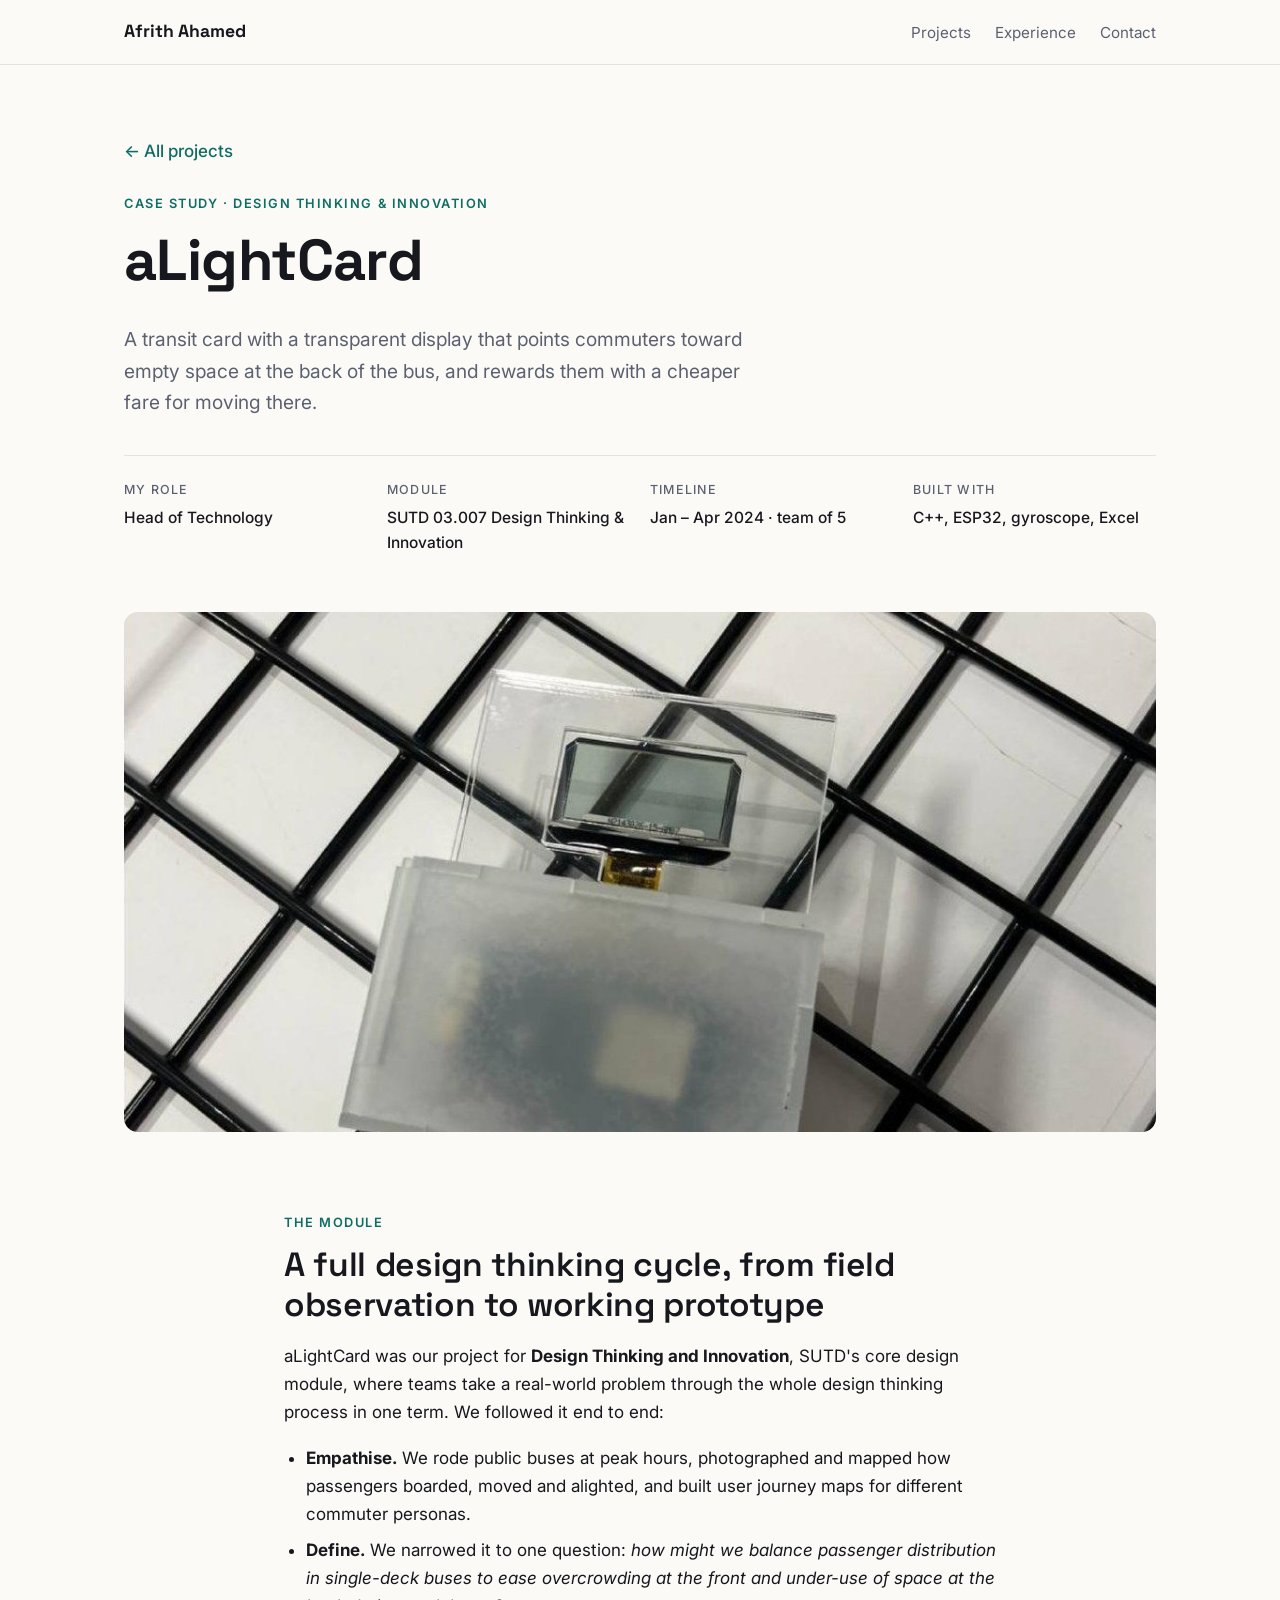
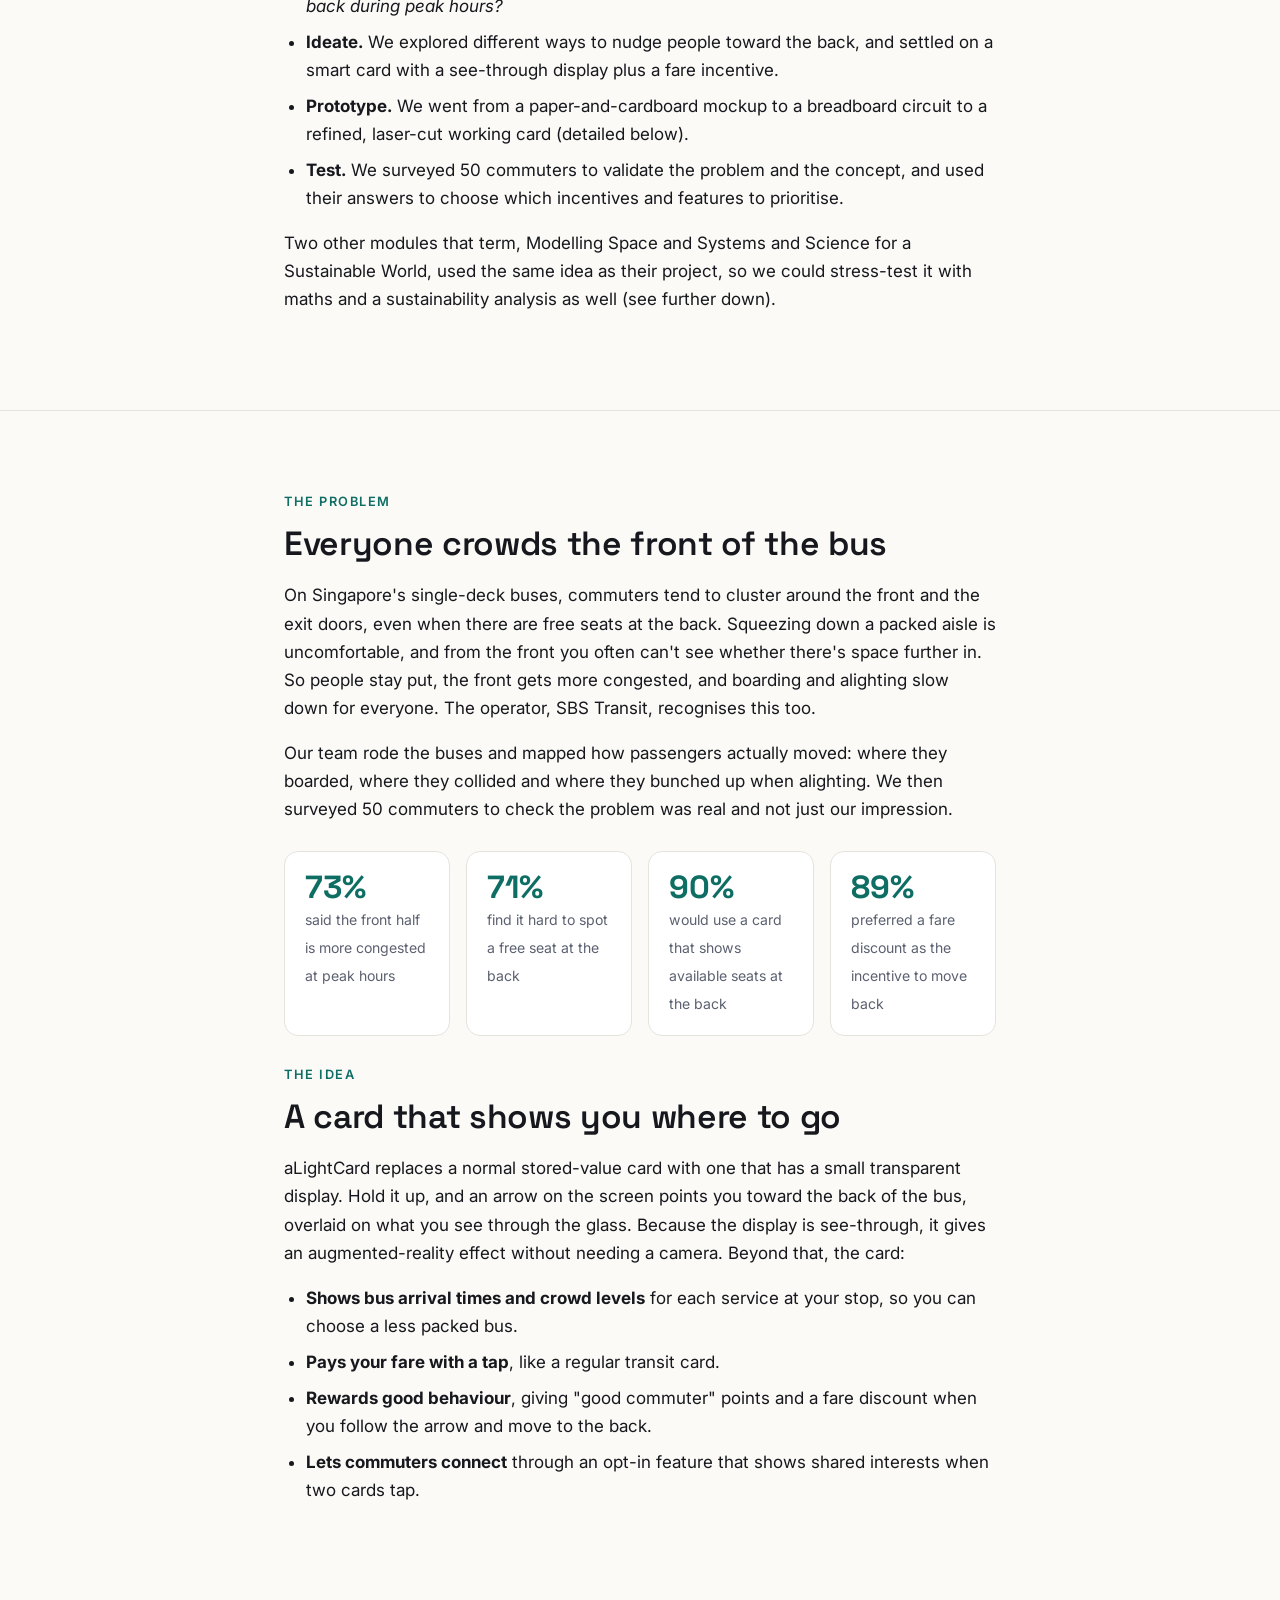
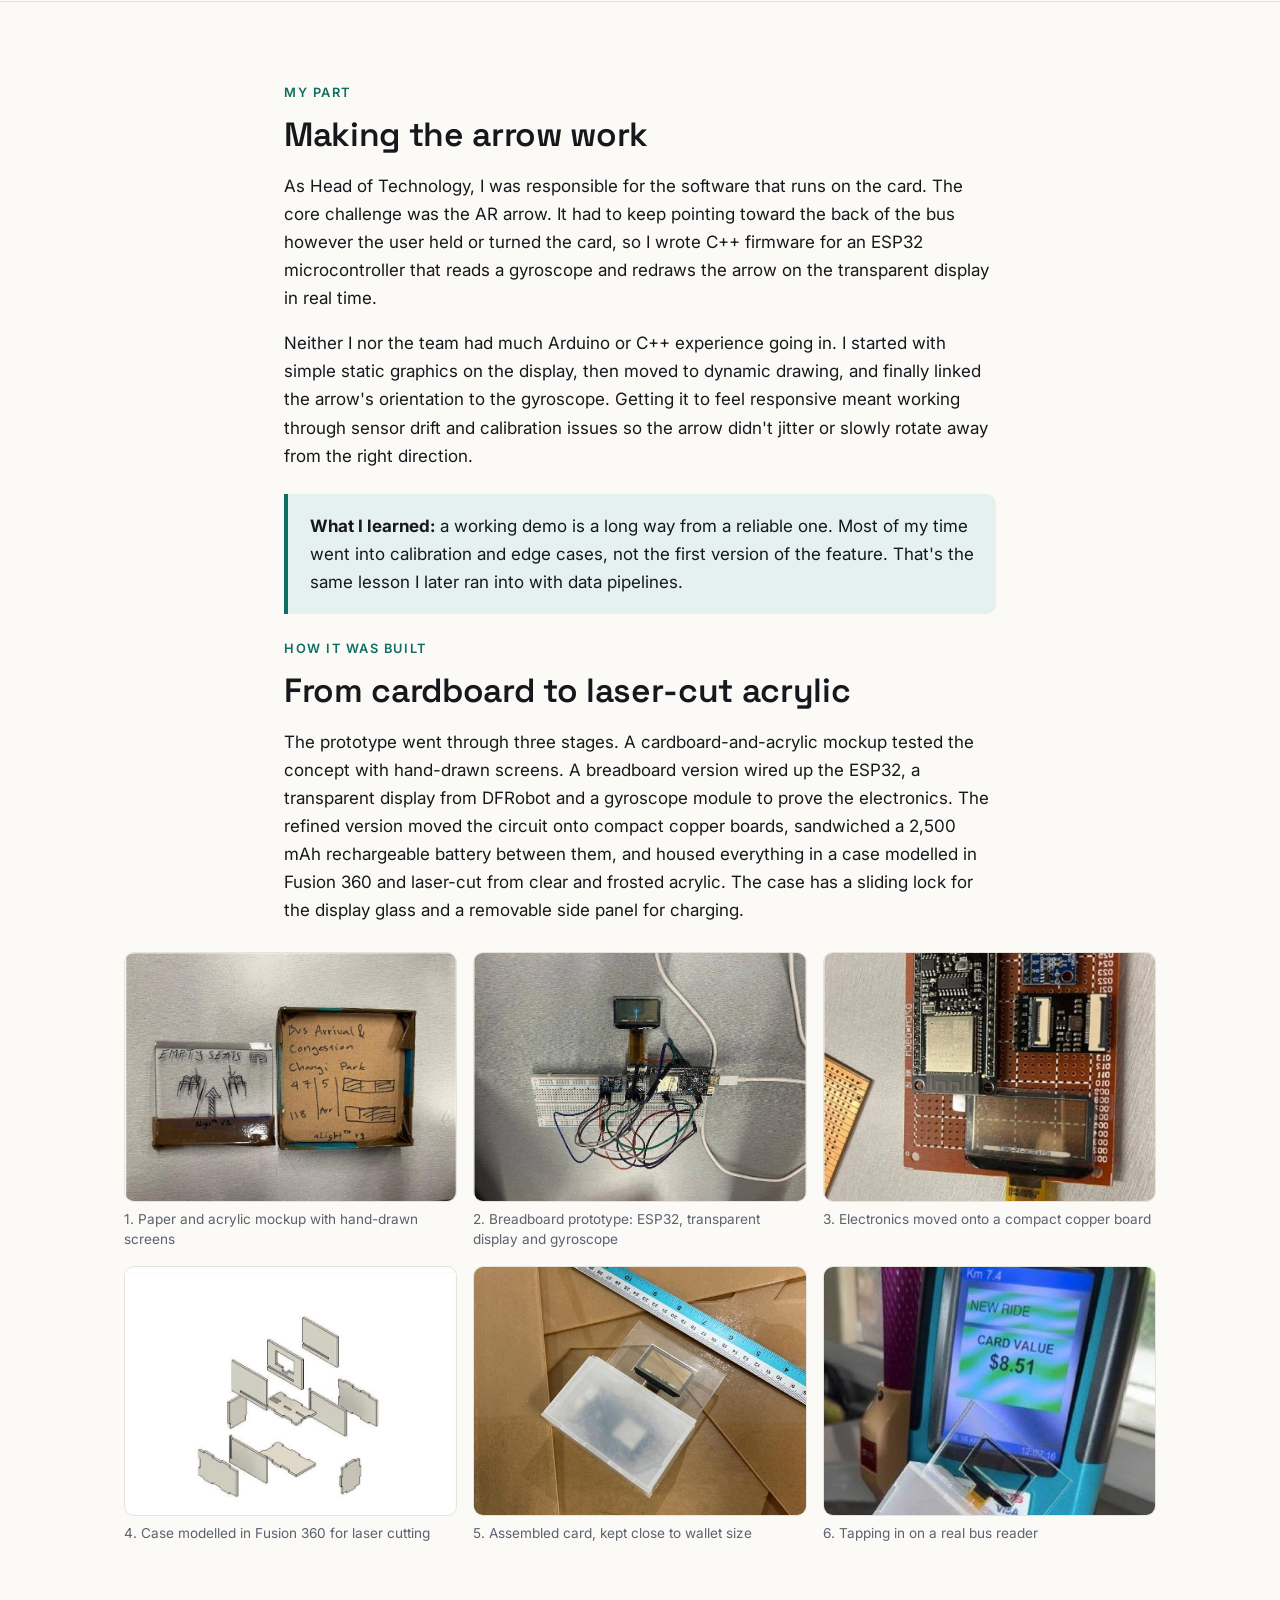
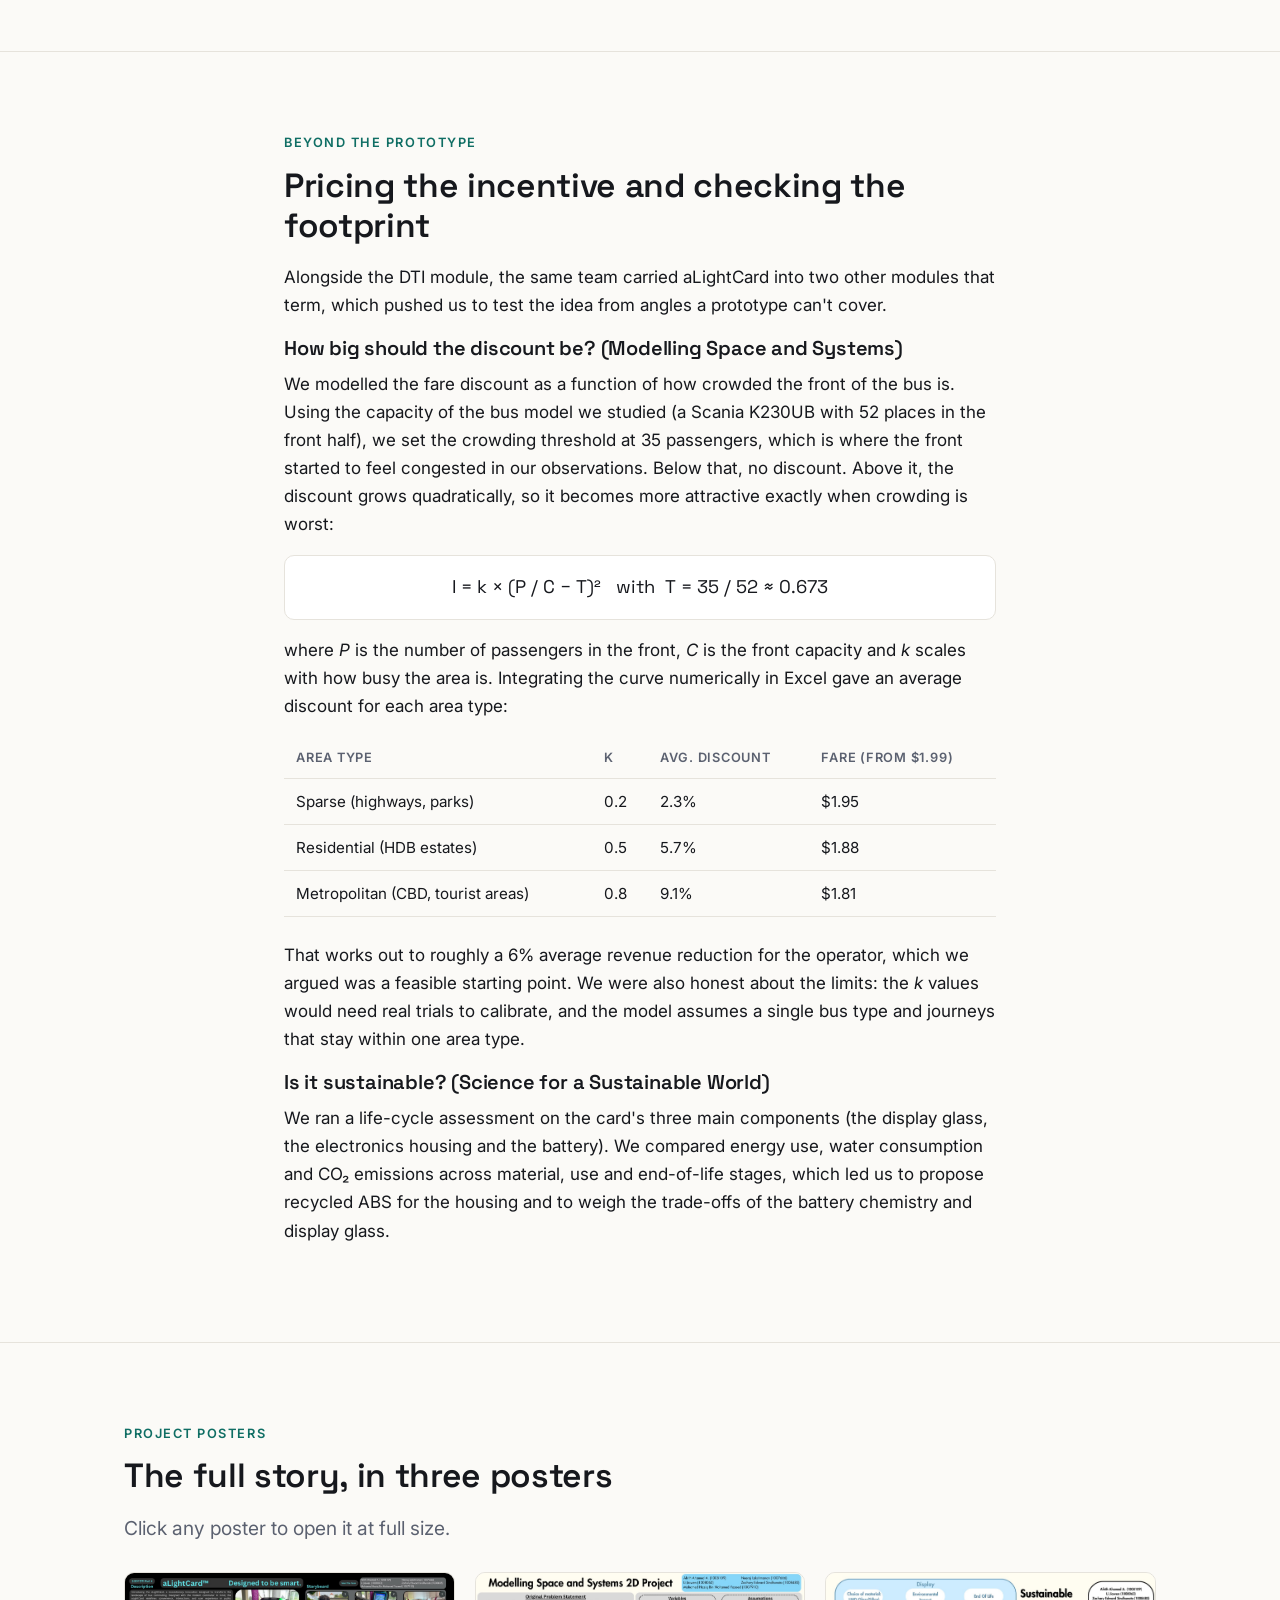
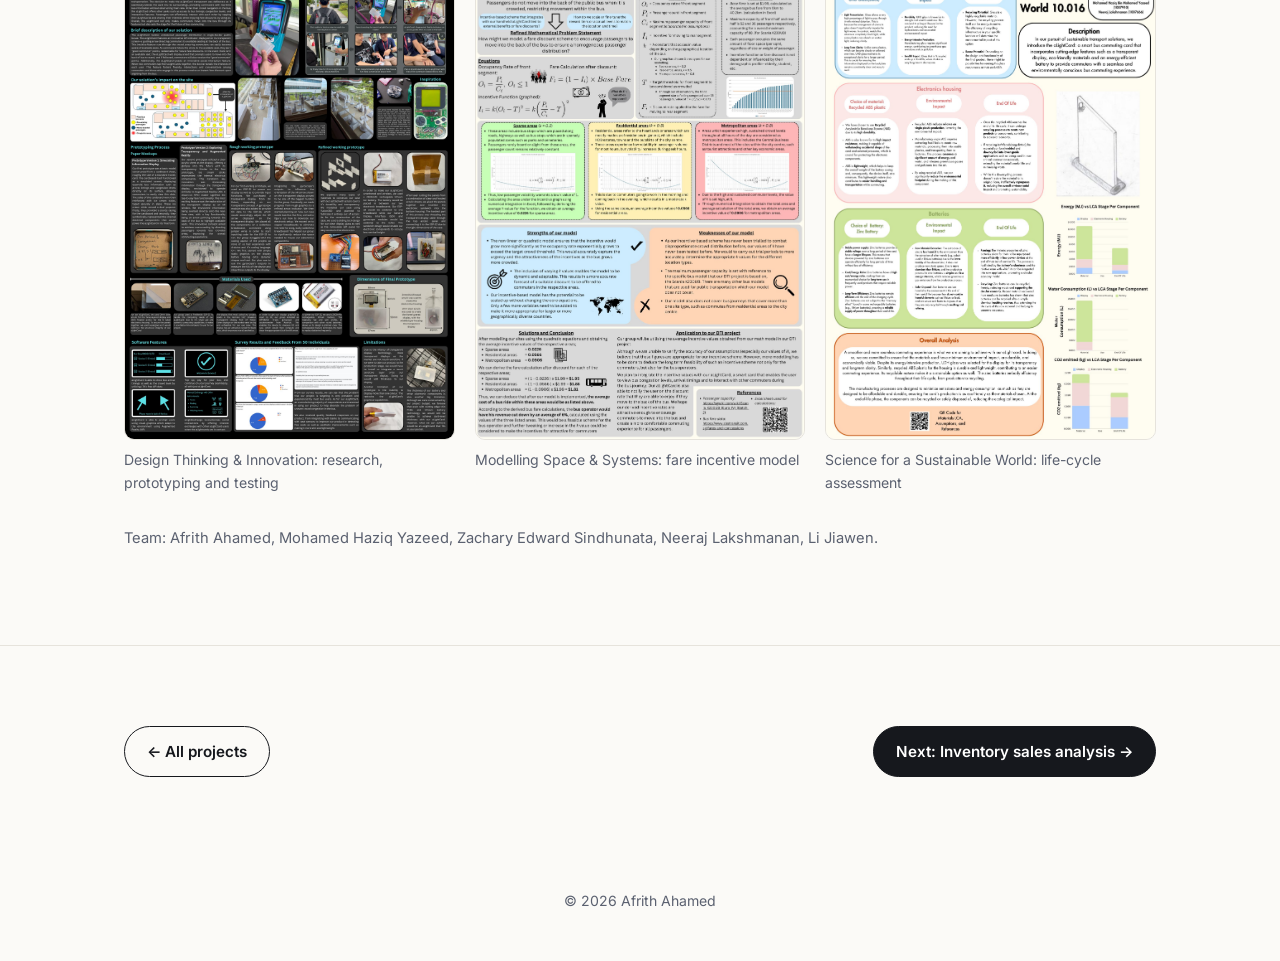
==== projects/alightcard.html @ 6056a11e "Add files via upload" ====
<!DOCTYPE html>
<html lang="en">
<head>
  <meta charset="UTF-8">
  <meta name="viewport" content="width=device-width, initial-scale=1.0">
  <title>aLightCard | Afrith Ahamed</title>
  <meta name="description" content="Case study: aLightCard, a transparent smart transit card prototype that uses an AR arrow to balance passenger crowding on buses.">
  <link rel="preconnect" href="https://fonts.googleapis.com">
  <link rel="preconnect" href="https://fonts.gstatic.com" crossorigin>
  <link href="https://fonts.googleapis.com/css2?family=Inter:wght@400;500;600;700&family=Space+Grotesk:wght@500;600;700&display=swap" rel="stylesheet">
  <link rel="stylesheet" href="../css/style.css">
</head>
<body>

<nav class="nav">
  <div class="wrap">
    <a class="brand" href="../index.html">Afrith Ahamed</a>
    <ul>
      <li><a href="../index.html#projects">Projects</a></li>
      <li><a href="../index.html#experience">Experience</a></li>
      <li><a href="../index.html#contact">Contact</a></li>
    </ul>
  </div>
</nav>

<header class="case-hero">
  <div class="wrap">
    <a class="back" href="../index.html#projects">← All projects</a>
    <span class="eyebrow">Case study · Design Thinking &amp; Innovation</span>
    <h1>aLightCard</h1>
    <p class="lead">A transit card with a transparent display that points commuters toward empty space at the back of the bus, and rewards them with a cheaper fare for moving there.</p>
    <div class="facts">
      <div><span>My role</span>Head of Technology</div>
      <div><span>Module</span>SUTD 03.007 Design Thinking &amp; Innovation</div>
      <div><span>Timeline</span>Jan – Apr 2024 · team of 5</div>
      <div><span>Built with</span>C++, ESP32, gyroscope, Excel</div>
    </div>
  </div>
</header>

<div class="wrap">
  <div class="cover"><img src="../assets/img/alight-gridcard.jpg" alt="Final aLightCard prototype on a wire grid"></div>
</div>

<section>
  <div class="wrap prose">
    <span class="eyebrow">The module</span>
    <h2>A full design thinking cycle, from field observation to working prototype</h2>
    <p>aLightCard was our project for <b>Design Thinking and Innovation</b>, SUTD's core design module, where teams take a real-world problem through the whole design thinking process in one term. We followed it end to end:</p>
    <ul>
      <li><b>Empathise.</b> We rode public buses at peak hours, photographed and mapped how passengers boarded, moved and alighted, and built user journey maps for different commuter personas.</li>
      <li><b>Define.</b> We narrowed it to one question: <i>how might we balance passenger distribution in single-deck buses to ease overcrowding at the front and under-use of space at the back during peak hours?</i></li>
      <li><b>Ideate.</b> We explored different ways to nudge people toward the back, and settled on a smart card with a see-through display plus a fare incentive.</li>
      <li><b>Prototype.</b> We went from a paper-and-cardboard mockup to a breadboard circuit to a refined, laser-cut working card (detailed below).</li>
      <li><b>Test.</b> We surveyed 50 commuters to validate the problem and the concept, and used their answers to choose which incentives and features to prioritise.</li>
    </ul>
    <p>Two other modules that term, Modelling Space and Systems and Science for a Sustainable World, used the same idea as their project, so we could stress-test it with maths and a sustainability analysis as well (see further down).</p>
  </div>
</section>

<section>
  <div class="wrap prose">
    <span class="eyebrow">The problem</span>
    <h2>Everyone crowds the front of the bus</h2>
    <p>On Singapore's single-deck buses, commuters tend to cluster around the front and the exit doors, even when there are free seats at the back. Squeezing down a packed aisle is uncomfortable, and from the front you often can't see whether there's space further in. So people stay put, the front gets more congested, and boarding and alighting slow down for everyone. The operator, SBS Transit, recognises this too.</p>
    <p>Our team rode the buses and mapped how passengers actually moved: where they boarded, where they collided and where they bunched up when alighting. We then surveyed 50 commuters to check the problem was real and not just our impression.</p>

    <div class="stats">
      <div class="stat"><b>73%</b><span>said the front half is more congested at peak hours</span></div>
      <div class="stat"><b>71%</b><span>find it hard to spot a free seat at the back</span></div>
      <div class="stat"><b>90%</b><span>would use a card that shows available seats at the back</span></div>
      <div class="stat"><b>89%</b><span>preferred a fare discount as the incentive to move back</span></div>
    </div>

    <span class="eyebrow">The idea</span>
    <h2>A card that shows you where to go</h2>
    <p>aLightCard replaces a normal stored-value card with one that has a small transparent display. Hold it up, and an arrow on the screen points you toward the back of the bus, overlaid on what you see through the glass. Because the display is see-through, it gives an augmented-reality effect without needing a camera. Beyond that, the card:</p>
    <ul>
      <li><b>Shows bus arrival times and crowd levels</b> for each service at your stop, so you can choose a less packed bus.</li>
      <li><b>Pays your fare with a tap</b>, like a regular transit card.</li>
      <li><b>Rewards good behaviour</b>, giving "good commuter" points and a fare discount when you follow the arrow and move to the back.</li>
      <li><b>Lets commuters connect</b> through an opt-in feature that shows shared interests when two cards tap.</li>
    </ul>
  </div>
</section>

<section>
  <div class="wrap prose">
    <span class="eyebrow">My part</span>
    <h2>Making the arrow work</h2>
    <p>As Head of Technology, I was responsible for the software that runs on the card. The core challenge was the AR arrow. It had to keep pointing toward the back of the bus however the user held or turned the card, so I wrote C++ firmware for an ESP32 microcontroller that reads a gyroscope and redraws the arrow on the transparent display in real time.</p>
    <p>Neither I nor the team had much Arduino or C++ experience going in. I started with simple static graphics on the display, then moved to dynamic drawing, and finally linked the arrow's orientation to the gyroscope. Getting it to feel responsive meant working through sensor drift and calibration issues so the arrow didn't jitter or slowly rotate away from the right direction.</p>

    <div class="callout">
      <p><b>What I learned:</b> a working demo is a long way from a reliable one. Most of my time went into calibration and edge cases, not the first version of the feature. That's the same lesson I later ran into with data pipelines.</p>
    </div>

    <span class="eyebrow">How it was built</span>
    <h2>From cardboard to laser-cut acrylic</h2>
    <p>The prototype went through three stages. A cardboard-and-acrylic mockup tested the concept with hand-drawn screens. A breadboard version wired up the ESP32, a transparent display from DFRobot and a gyroscope module to prove the electronics. The refined version moved the circuit onto compact copper boards, sandwiched a 2,500 mAh rechargeable battery between them, and housed everything in a case modelled in Fusion 360 and laser-cut from clear and frosted acrylic. The case has a sliding lock for the display glass and a removable side panel for charging.</p>
  </div>
  <div class="wrap">
    <div class="gallery">
      <figure><img src="../assets/img/alight-mockup.jpg" alt="Cardboard and acrylic mockup with hand-drawn screens" loading="lazy"><figcaption>1. Paper and acrylic mockup with hand-drawn screens</figcaption></figure>
      <figure><img src="../assets/img/alight-rough.jpg" alt="Breadboard prototype with ESP32, display and gyroscope" loading="lazy"><figcaption>2. Breadboard prototype: ESP32, transparent display and gyroscope</figcaption></figure>
      <figure><img src="../assets/img/alight-pcb.jpg" alt="Electronics soldered onto a compact copper board" loading="lazy"><figcaption>3. Electronics moved onto a compact copper board</figcaption></figure>
      <figure><img class="contain" src="../assets/img/alight-cad.jpg" alt="Exploded CAD view of the acrylic case" loading="lazy"><figcaption>4. Case modelled in Fusion 360 for laser cutting</figcaption></figure>
      <figure><img src="../assets/img/alight-ruler.jpg" alt="Assembled prototype next to a ruler" loading="lazy"><figcaption>5. Assembled card, kept close to wallet size</figcaption></figure>
      <figure><img src="../assets/img/alight-tap.jpg" alt="aLightCard being tapped on a bus card reader" loading="lazy" style="object-position: center 30%"><figcaption>6. Tapping in on a real bus reader</figcaption></figure>
    </div>
  </div>
</section>

<section>
  <div class="wrap prose">
    <span class="eyebrow">Beyond the prototype</span>
    <h2>Pricing the incentive and checking the footprint</h2>
    <p>Alongside the DTI module, the same team carried aLightCard into two other modules that term, which pushed us to test the idea from angles a prototype can't cover.</p>

    <h3>How big should the discount be? (Modelling Space and Systems)</h3>
    <p>We modelled the fare discount as a function of how crowded the front of the bus is. Using the capacity of the bus model we studied (a Scania K230UB with 52 places in the front half), we set the crowding threshold at 35 passengers, which is where the front started to feel congested in our observations. Below that, no discount. Above it, the discount grows quadratically, so it becomes more attractive exactly when crowding is worst:</p>
    <div class="formula">I = k × (P / C − T)²&nbsp;&nbsp;&nbsp;with&nbsp; T = 35 / 52 ≈ 0.673</div>
    <p>where <i>P</i> is the number of passengers in the front, <i>C</i> is the front capacity and <i>k</i> scales with how busy the area is. Integrating the curve numerically in Excel gave an average discount for each area type:</p>
    <table class="simple">
      <thead><tr><th>Area type</th><th>k</th><th>Avg. discount</th><th>Fare (from $1.99)</th></tr></thead>
      <tbody>
        <tr><td>Sparse (highways, parks)</td><td>0.2</td><td>2.3%</td><td>$1.95</td></tr>
        <tr><td>Residential (HDB estates)</td><td>0.5</td><td>5.7%</td><td>$1.88</td></tr>
        <tr><td>Metropolitan (CBD, tourist areas)</td><td>0.8</td><td>9.1%</td><td>$1.81</td></tr>
      </tbody>
    </table>
    <p>That works out to roughly a 6% average revenue reduction for the operator, which we argued was a feasible starting point. We were also honest about the limits: the <i>k</i> values would need real trials to calibrate, and the model assumes a single bus type and journeys that stay within one area type.</p>

    <h3>Is it sustainable? (Science for a Sustainable World)</h3>
    <p>We ran a life-cycle assessment on the card's three main components (the display glass, the electronics housing and the battery). We compared energy use, water consumption and CO₂ emissions across material, use and end-of-life stages, which led us to propose recycled ABS for the housing and to weigh the trade-offs of the battery chemistry and display glass.</p>
  </div>
</section>

<section>
  <div class="wrap">
    <span class="eyebrow">Project posters</span>
    <h2>The full story, in three posters</h2>
    <p class="lead">Click any poster to open it at full size.</p>
    <div class="posters">
      <a href="../assets/img/dti-poster.jpg" target="_blank"><img src="../assets/img/dti-poster.jpg" alt="aLightCard Design Thinking and Innovation poster" loading="lazy">Design Thinking &amp; Innovation: research, prototyping and testing</a>
      <a href="../assets/img/mss-poster.jpg" target="_blank"><img src="../assets/img/mss-poster.jpg" alt="Modelling Space and Systems poster" loading="lazy">Modelling Space &amp; Systems: fare incentive model</a>
      <a href="../assets/img/ssw-poster.jpg" target="_blank"><img src="../assets/img/ssw-poster.jpg" alt="Science for a Sustainable World poster" loading="lazy">Science for a Sustainable World: life-cycle assessment</a>
    </div>
    <p style="margin-top:32px;color:var(--muted);font-size:.92rem">Team: Afrith Ahamed, Mohamed Haziq Yazeed, Zachary Edward Sindhunata, Neeraj Lakshmanan, Li Jiawen.</p>
  </div>
</section>

<section>
  <div class="wrap next">
    <a class="btn" href="../index.html#projects">← All projects</a>
    <a class="btn primary" href="inventory-analytics.html">Next: Inventory sales analysis →</a>
  </div>
</section>

<footer>
  <div class="wrap">© 2026 Afrith Ahamed</div>
</footer>

</body>
</html>
---- css/style.css ----
/* ===== Afrith Ahamed — portfolio styles ===== */
:root {
  --bg: #fbfaf7;
  --surface: #ffffff;
  --ink: #16181d;
  --muted: #5b6170;
  --line: #e6e3dc;
  --accent: #0f6e64;
  --accent-soft: #e4f1ee;
  --max: 1080px;
  --radius: 14px;
  --font-body: "Inter", system-ui, -apple-system, "Segoe UI", Roboto, sans-serif;
  --font-head: "Space Grotesk", "Inter", system-ui, sans-serif;
}

* { box-sizing: border-box; }
html { scroll-behavior: smooth; }
body {
  margin: 0;
  font-family: var(--font-body);
  font-size: 17px;
  line-height: 1.65;
  color: var(--ink);
  background: var(--bg);
  -webkit-font-smoothing: antialiased;
}
img { max-width: 100%; display: block; }
a { color: var(--accent); text-decoration-thickness: 1px; text-underline-offset: 3px; }
a:hover { text-decoration-thickness: 2px; }
h1, h2, h3, h4 { font-family: var(--font-head); line-height: 1.2; margin: 0 0 .5em; letter-spacing: -0.01em; }
h1 { font-size: clamp(2.4rem, 5vw, 3.6rem); font-weight: 700; }
h2 { font-size: clamp(1.6rem, 3vw, 2.1rem); font-weight: 600; }
h3 { font-size: 1.25rem; font-weight: 600; }
p { margin: 0 0 1em; }

.wrap { max-width: var(--max); margin: 0 auto; padding: 0 24px; }
.narrow { max-width: 760px; }

/* ----- Nav ----- */
.nav {
  position: sticky; top: 0; z-index: 10;
  background: rgba(251, 250, 247, 0.9);
  backdrop-filter: blur(8px);
  border-bottom: 1px solid var(--line);
}
.nav .wrap { display: flex; align-items: center; justify-content: space-between; height: 64px; }
.brand { white-space: nowrap; font-family: var(--font-head); font-weight: 700; color: var(--ink); text-decoration: none; font-size: 1.1rem; }
.nav ul { list-style: none; display: flex; gap: 24px; margin: 0; padding: 0; }
.nav ul a { color: var(--muted); text-decoration: none; font-size: .95rem; }
.nav ul a:hover { color: var(--ink); }
@media (max-width: 640px) { .nav ul { gap: 14px; } .nav ul a { font-size: .88rem; } .nav ul li.hide-sm { display: none; } }

/* ----- Sections ----- */
section { padding: 80px 0; }
section + section { border-top: 1px solid var(--line); }
.eyebrow {
  font-size: .8rem; font-weight: 600; letter-spacing: .12em; text-transform: uppercase;
  color: var(--accent); margin-bottom: 12px; display: block;
}
.lead { font-size: 1.2rem; color: var(--muted); max-width: 640px; }

/* ----- Hero ----- */
.hero { padding: 96px 0 80px; }
.hero .wrap { display: grid; grid-template-columns: 1.3fr 1fr; gap: 56px; align-items: center; }
.hero-img { border-radius: var(--radius); overflow: hidden; box-shadow: 0 20px 50px -24px rgba(0,0,0,.35); }
.hero-img img { aspect-ratio: 5/4; object-fit: cover; width: 100%; }
.hero .meta { display: flex; flex-wrap: wrap; gap: 8px 20px; color: var(--muted); font-size: .95rem; margin: 20px 0 28px; }
.hero .meta span::before { content: "• "; color: var(--accent); }
@media (max-width: 820px) { .hero .wrap { grid-template-columns: 1fr; } .hero-img { order: -1; } }

.btns { display: flex; flex-wrap: wrap; gap: 12px; }
.btn {
  display: inline-block; padding: 12px 22px; border-radius: 999px; font-weight: 600; font-size: .95rem;
  text-decoration: none; border: 1.5px solid var(--ink); color: var(--ink);
}
.btn.primary { background: var(--ink); color: #fff; }
.btn:hover { transform: translateY(-1px); }

/* ----- Project cards ----- */
.grid { display: grid; grid-template-columns: repeat(2, 1fr); gap: 24px; margin-top: 36px; }
@media (max-width: 760px) { .grid { grid-template-columns: 1fr; } }
.card {
  background: var(--surface); border: 1px solid var(--line); border-radius: var(--radius);
  overflow: hidden; display: flex; flex-direction: column; color: inherit; text-decoration: none;
  transition: box-shadow .2s, transform .2s;
}
a.card:hover { box-shadow: 0 16px 40px -20px rgba(0,0,0,.3); transform: translateY(-3px); }
.card img { aspect-ratio: 16/10; object-fit: cover; width: 100%; border-bottom: 1px solid var(--line); }
.card .body { padding: 22px 24px 26px; display: flex; flex-direction: column; flex: 1; }
.card .when { font-size: .85rem; color: var(--muted); margin-bottom: 6px; }
.card p { color: var(--muted); font-size: .97rem; }
.card .more { margin-top: auto; font-weight: 600; color: var(--accent); font-size: .95rem; }
.card.plain .body { padding-top: 26px; }
.badge {
  display: inline-block; font-size: .72rem; font-weight: 700; letter-spacing: .06em; text-transform: uppercase;
  background: #fff4dc; color: #8a5a00; padding: 3px 9px; border-radius: 999px; margin-left: 6px; vertical-align: middle;
}

.tags { display: flex; flex-wrap: wrap; gap: 6px; margin: 4px 0 16px; padding: 0; list-style: none; }
.tags li { font-size: .78rem; background: var(--accent-soft); color: var(--accent); padding: 3px 10px; border-radius: 999px; font-weight: 500; }

/* ----- Timeline (experience) ----- */
.timeline { margin-top: 32px; }
.job { display: grid; grid-template-columns: 200px 1fr; gap: 24px; padding: 24px 0; border-top: 1px solid var(--line); }
.job:first-child { border-top: none; padding-top: 0; }
.job .date { color: var(--muted); font-size: .92rem; padding-top: 3px; }
.job h3 { margin-bottom: 2px; }
.job .org { color: var(--muted); margin-bottom: 10px; }
.job ul { margin: 0; padding-left: 20px; }
.job li { margin-bottom: 6px; }
@media (max-width: 640px) { .job { grid-template-columns: 1fr; gap: 4px; } }

/* ----- Skills ----- */
.skills { display: grid; grid-template-columns: repeat(3, 1fr); gap: 24px; margin-top: 32px; }
@media (max-width: 820px) { .skills { grid-template-columns: 1fr; } }
.skill-box { background: var(--surface); border: 1px solid var(--line); border-radius: var(--radius); padding: 22px 24px; }
.skill-box h3 { font-size: 1.05rem; }
.skill-box .tags { margin-bottom: 0; }

/* ----- Education ----- */
.edu { display: grid; grid-template-columns: 1fr 1fr; gap: 24px; margin-top: 32px; }
@media (max-width: 760px) { .edu { grid-template-columns: 1fr; } }
.edu .skill-box p { color: var(--muted); margin-bottom: 0; }

/* ----- Contact ----- */
.contact { text-align: center; }
.contact .lead { margin: 0 auto 28px; }
.contact .btns { justify-content: center; }

footer { padding: 32px 0 48px; color: var(--muted); font-size: .88rem; text-align: center; }

/* ===== Case study pages ===== */
.case-hero { padding: 72px 0 48px; }
.back { display: inline-block; margin-bottom: 28px; text-decoration: none; font-weight: 500; }
.facts {
  display: grid; grid-template-columns: repeat(4, 1fr); gap: 20px; margin: 36px 0 0; padding: 24px 0 0;
  border-top: 1px solid var(--line);
}
.facts div span { display: block; font-size: .78rem; text-transform: uppercase; letter-spacing: .1em; color: var(--muted); margin-bottom: 4px; }
.facts div { font-weight: 500; font-size: .97rem; }
@media (max-width: 760px) { .facts { grid-template-columns: 1fr 1fr; } }

.cover { border-radius: var(--radius); overflow: hidden; margin-top: 8px; }
.cover img { width: 100%; max-height: 520px; object-fit: cover; }

.prose { max-width: 760px; }
.prose h2 { margin-top: 8px; }
.prose ul { padding-left: 22px; }
.prose li { margin-bottom: 8px; }

.stats { display: grid; grid-template-columns: repeat(4, 1fr); gap: 16px; margin: 28px 0; }
@media (max-width: 760px) { .stats { grid-template-columns: 1fr 1fr; } }
.stat { background: var(--surface); border: 1px solid var(--line); border-radius: var(--radius); padding: 18px 20px; }
.stat b { display: block; font-family: var(--font-head); font-size: 2rem; color: var(--accent); line-height: 1.1; }
.stat span { font-size: .88rem; color: var(--muted); }

.gallery { display: grid; grid-template-columns: repeat(3, 1fr); gap: 16px; margin: 28px 0; }
.gallery.two { grid-template-columns: repeat(2, 1fr); }
@media (max-width: 640px) { .gallery, .gallery.two { grid-template-columns: 1fr 1fr; } }
.gallery figure { margin: 0; }
.gallery img { width: 100%; aspect-ratio: 4/3; object-fit: cover; border-radius: 10px; border: 1px solid var(--line); background: #fff; }
.gallery img.contain { object-fit: contain; }
figcaption { font-size: .85rem; color: var(--muted); margin-top: 8px; line-height: 1.45; }

.callout {
  background: var(--accent-soft); border-left: 4px solid var(--accent); border-radius: 0 10px 10px 0;
  padding: 18px 22px; margin: 24px 0;
}
.callout p:last-child { margin-bottom: 0; }

.formula {
  font-family: "Space Grotesk", monospace; font-size: 1.15rem; background: var(--surface);
  border: 1px solid var(--line); border-radius: 10px; padding: 16px 20px; margin: 16px 0; text-align: center;
}

table.simple { width: 100%; border-collapse: collapse; margin: 16px 0 24px; font-size: .95rem; }
table.simple th, table.simple td { text-align: left; padding: 10px 12px; border-bottom: 1px solid var(--line); }
table.simple th { font-size: .8rem; text-transform: uppercase; letter-spacing: .06em; color: var(--muted); font-weight: 600; }

.posters { display: grid; grid-template-columns: repeat(3, 1fr); gap: 20px; margin-top: 28px; }
.posters.one { grid-template-columns: 1fr; }
@media (max-width: 640px) { .posters { grid-template-columns: 1fr; } }
.posters a { display: block; text-decoration: none; color: var(--muted); font-size: .88rem; }
.posters img { border-radius: 10px; border: 1px solid var(--line); margin-bottom: 8px; }

.next { display: flex; justify-content: space-between; gap: 16px; flex-wrap: wrap; }
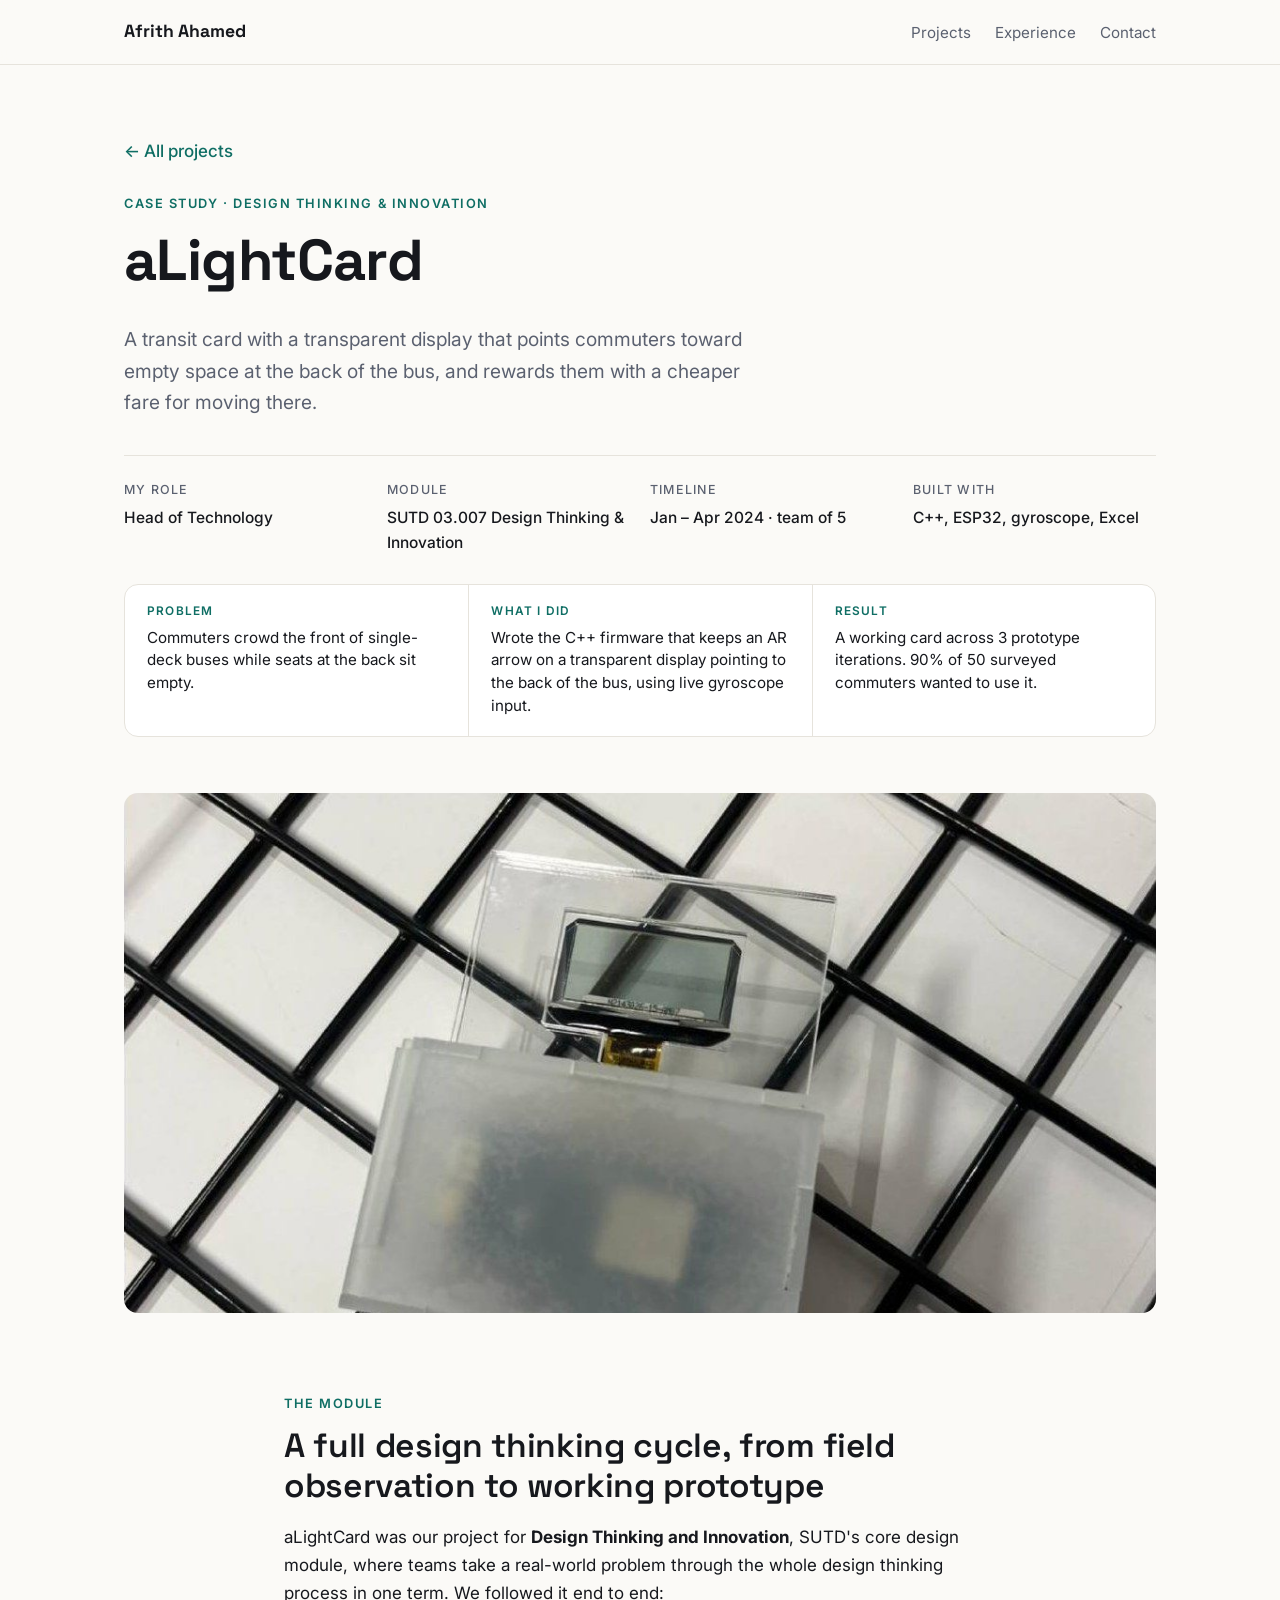
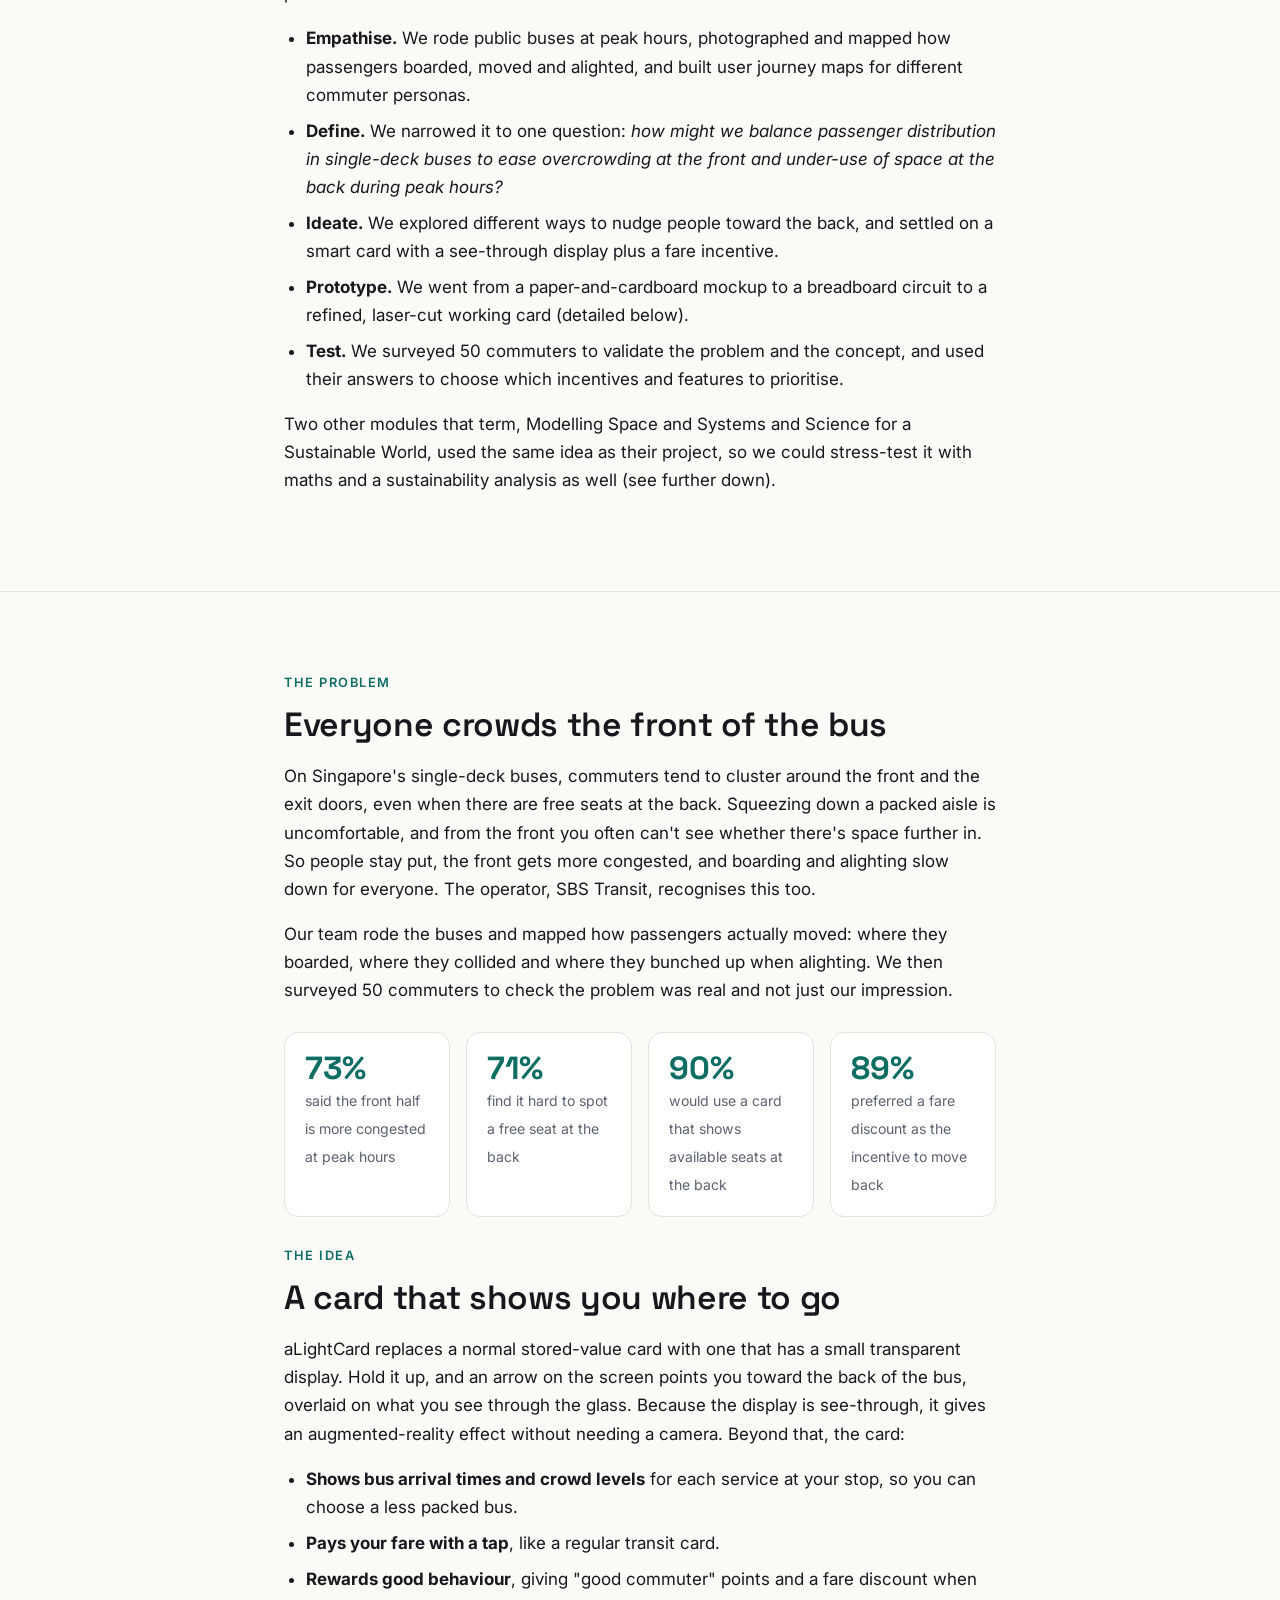
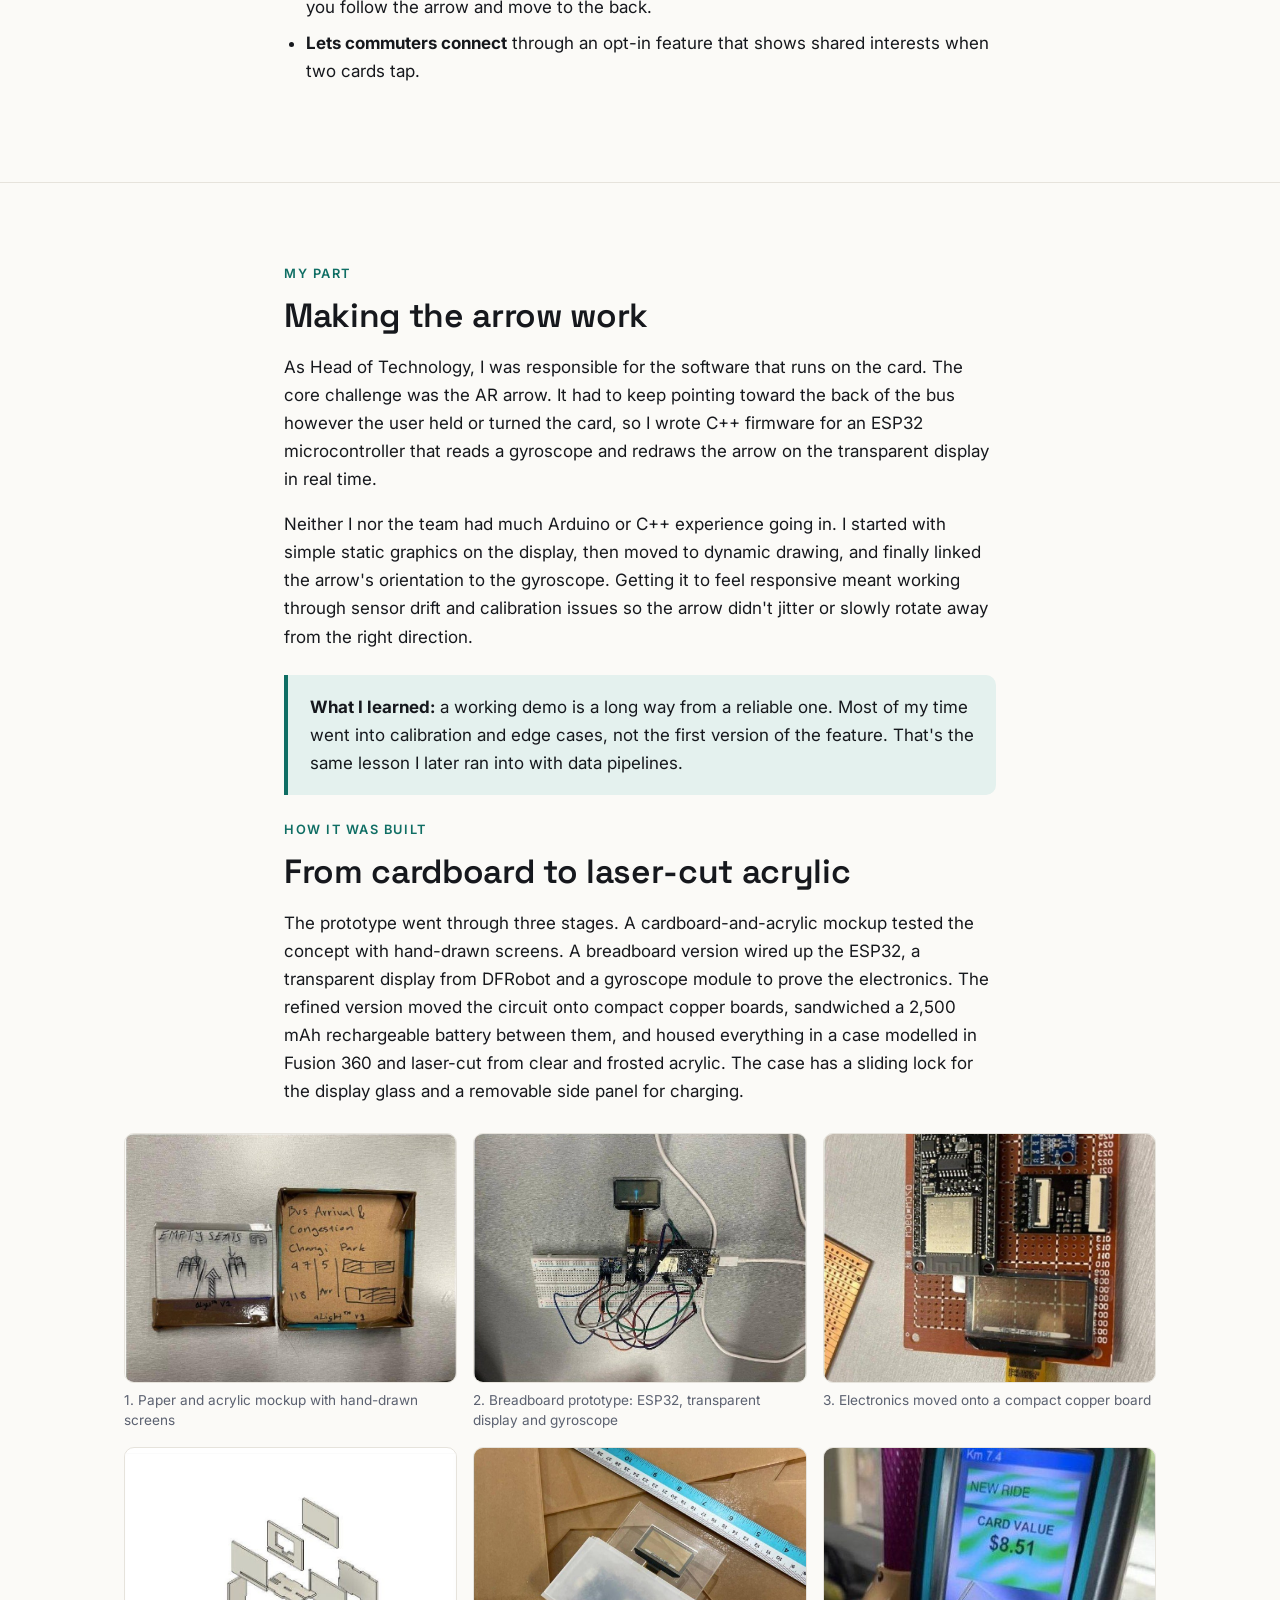
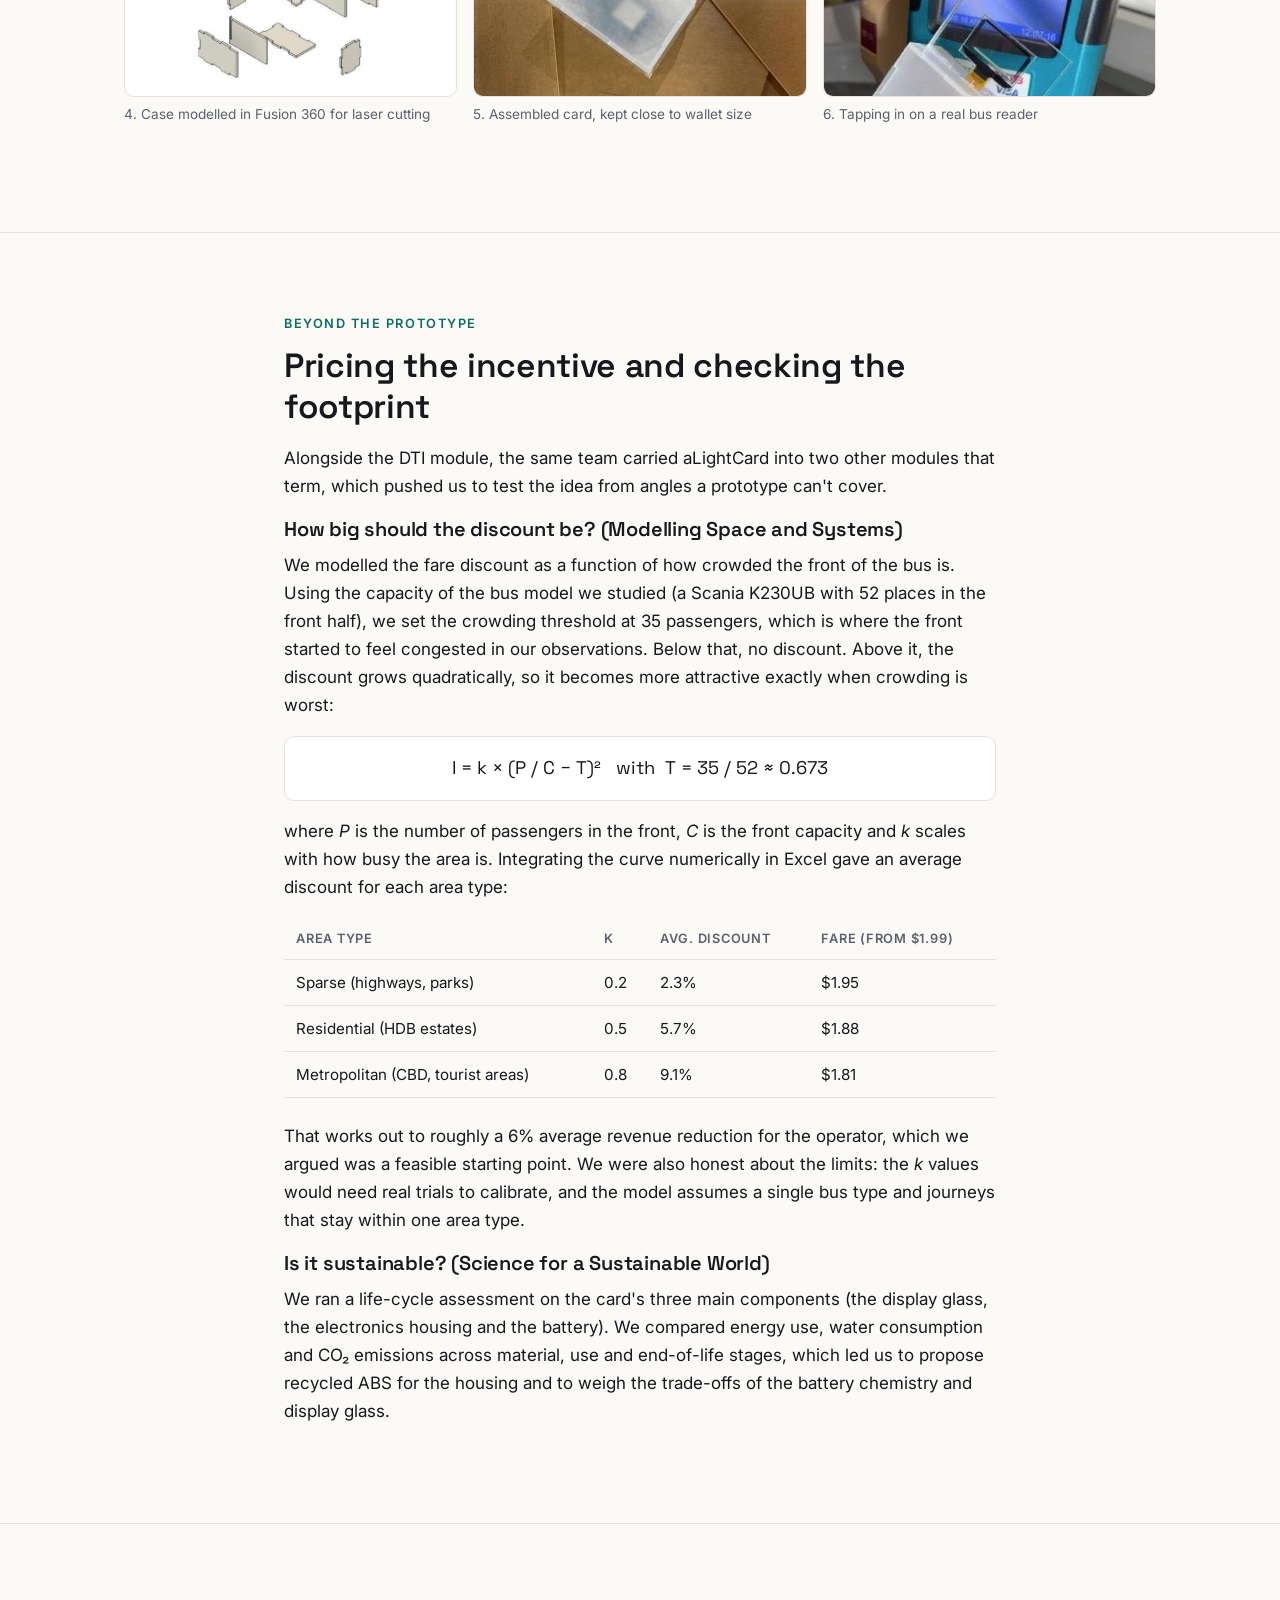
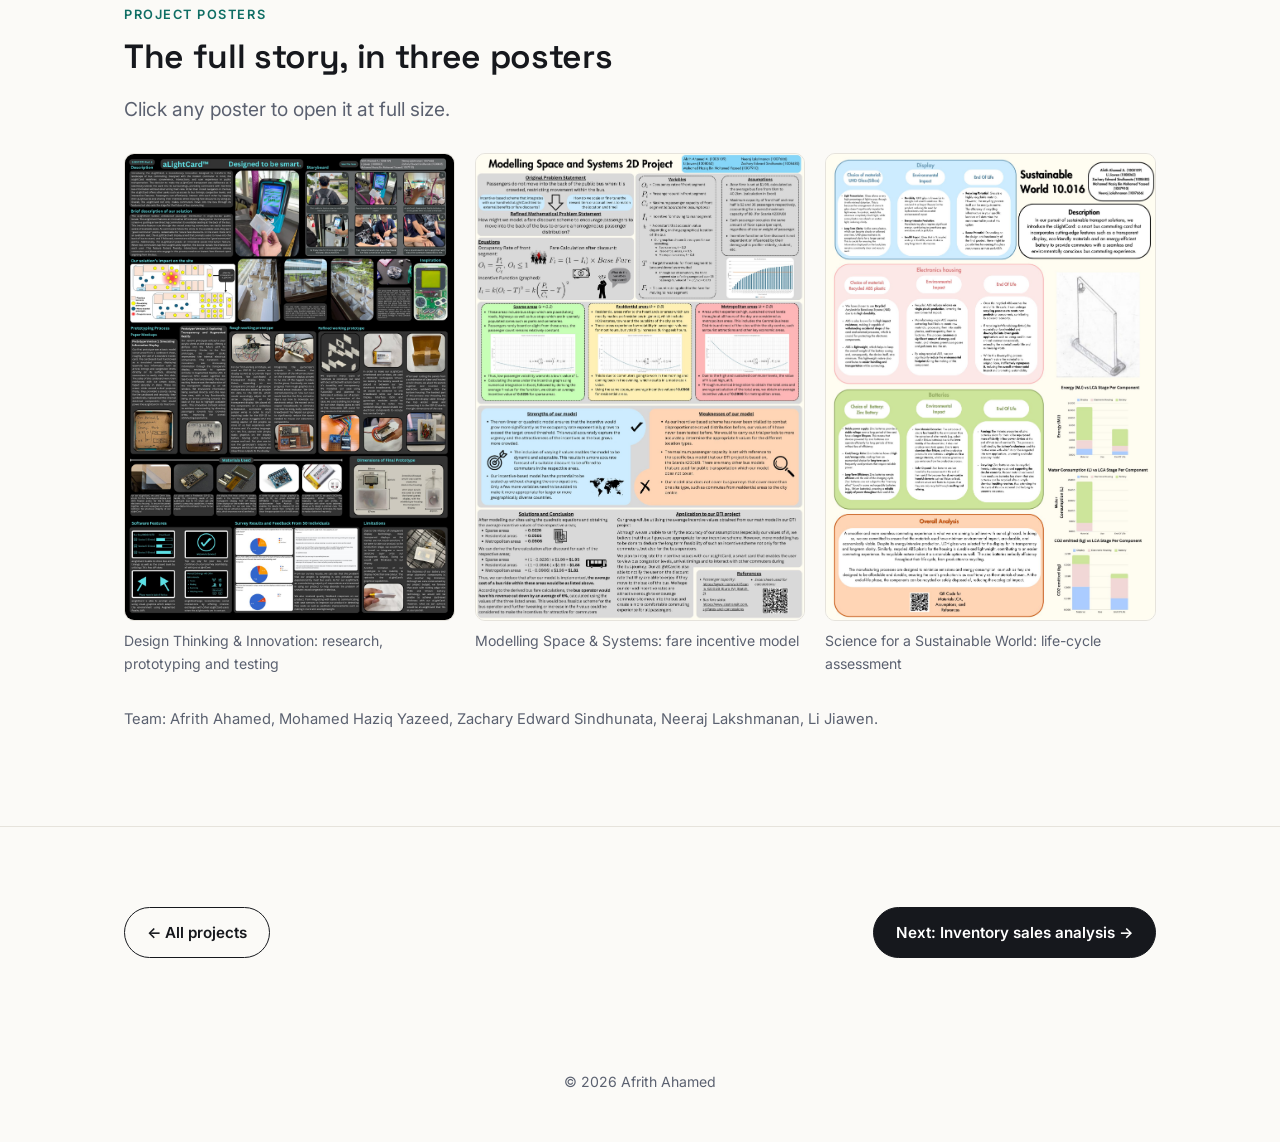
==== commit 34f39cb1: "Add files via upload" ====
--- a/projects/alightcard.html
+++ b/projects/alightcard.html
@@ -8,7 +8,7 @@
   <link rel="preconnect" href="https://fonts.googleapis.com">
   <link rel="preconnect" href="https://fonts.gstatic.com" crossorigin>
   <link href="https://fonts.googleapis.com/css2?family=Inter:wght@400;500;600;700&family=Space+Grotesk:wght@500;600;700&display=swap" rel="stylesheet">
-  <link rel="stylesheet" href="../css/style.css">
+  <link rel="stylesheet" href="../css/style.css?v=3">
 </head>
 <body>
 
@@ -17,7 +17,7 @@
     <a class="brand" href="../index.html">Afrith Ahamed</a>
     <ul>
       <li><a href="../index.html#projects">Projects</a></li>
-      <li><a href="../index.html#experience">Experience</a></li>
+      <li class="hide-sm"><a href="../index.html#experience">Experience</a></li>
       <li><a href="../index.html#contact">Contact</a></li>
     </ul>
   </div>
@@ -34,6 +34,11 @@
       <div><span>Module</span>SUTD 03.007 Design Thinking &amp; Innovation</div>
       <div><span>Timeline</span>Jan – Apr 2024 · team of 5</div>
       <div><span>Built with</span>C++, ESP32, gyroscope, Excel</div>
+    </div>
+    <div class="glance">
+      <div><span>Problem</span>Commuters crowd the front of single-deck buses while seats at the back sit empty.</div>
+      <div><span>What I did</span>Wrote the C++ firmware that keeps an AR arrow on a transparent display pointing to the back of the bus, using live gyroscope input.</div>
+      <div><span>Result</span>A working card across 3 prototype iterations. 90% of 50 surveyed commuters wanted to use it.</div>
     </div>
   </div>
 </header>
--- a/css/style.css
+++ b/css/style.css
@@ -184,3 +184,44 @@
 .posters img { border-radius: 10px; border: 1px solid var(--line); margin-bottom: 8px; }
 
 .next { display: flex; justify-content: space-between; gap: 16px; flex-wrap: wrap; }
+
+/* ----- Hero chart (baseline simulation results) ----- */
+.hero-chart {
+  display: block; background: var(--surface); border: 1px solid var(--line); border-radius: var(--radius);
+  padding: 24px 26px 20px; color: var(--ink); text-decoration: none;
+  box-shadow: 0 20px 50px -28px rgba(0,0,0,.28); transition: box-shadow .2s, transform .2s;
+}
+.hero-chart:hover { transform: translateY(-3px); box-shadow: 0 24px 54px -26px rgba(0,0,0,.34); }
+.hc-title { font-family: var(--font-head); font-weight: 600; font-size: 1.08rem; line-height: 1.3; }
+.hc-sub { color: var(--muted); font-size: .82rem; margin: 4px 0 20px; line-height: 1.4; }
+.hc-row { display: grid; grid-template-columns: 112px 1fr 52px; align-items: center; gap: 10px; padding: 7px 0; border-radius: 6px; }
+.hc-row:hover { background: #f3f1ec; }
+.hc-label { font-size: .84rem; color: var(--muted); text-align: right; line-height: 1.2; }
+.hc-label small { display: block; font-size: .72rem; opacity: .85; }
+.hc-track { height: 22px; border-left: 1px solid #c9c5bc; display: flex; align-items: center; }
+.hc-bar { height: 22px; background: #00897b; border-radius: 0 4px 4px 0; display: block; }
+.hc-val { font-size: .86rem; font-weight: 600; color: var(--ink); font-variant-numeric: tabular-nums; }
+.hc-foot { margin-top: 16px; padding-top: 14px; border-top: 1px solid var(--line); font-size: .85rem; color: var(--muted); }
+.hc-foot b { color: var(--accent); font-weight: 600; }
+@media (max-width: 420px) { .hero-chart { padding: 20px 16px 16px; } .hc-row { grid-template-columns: 92px 1fr 46px; } }
+
+/* ----- v3: code thumbnail, at-a-glance, calmer tags, mobile nav ----- */
+.code-thumb { aspect-ratio: 16/10; background: #16181d; border-bottom: 1px solid var(--line); display: flex; flex-direction: column; overflow: hidden; }
+.ct-bar { display: flex; align-items: center; gap: 6px; padding: 10px 14px; background: #23262d; }
+.ct-bar i { width: 10px; height: 10px; border-radius: 50%; background: #4a4f5a; display: block; }
+.ct-bar span { margin-left: 8px; font-size: .75rem; color: #9aa0ad; font-family: ui-monospace, Menlo, Consolas, monospace; }
+.code-thumb pre { margin: auto 0; padding: 18px 24px; color: #d7dae0; font-family: ui-monospace, Menlo, Consolas, monospace; font-size: .9rem; line-height: 1.8; white-space: pre; overflow: hidden; }
+.code-thumb b { color: #7fd8c9; font-weight: 600; }
+.ct-dir { color: #ffffff; font-weight: 600; }
+.ct-c { color: #7c8290; }
+@media (max-width: 420px) { .code-thumb pre { font-size: .74rem; padding: 14px; } }
+
+.glance { display: grid; grid-template-columns: repeat(3, 1fr); gap: 0; margin-top: 28px; background: var(--surface); border: 1px solid var(--line); border-radius: var(--radius); overflow: hidden; }
+.glance div { padding: 18px 22px; border-left: 1px solid var(--line); font-size: .95rem; line-height: 1.5; }
+.glance div:first-child { border-left: none; }
+.glance span { display: block; font-size: .74rem; font-weight: 600; letter-spacing: .1em; text-transform: uppercase; color: var(--accent); margin-bottom: 6px; }
+@media (max-width: 760px) { .glance { grid-template-columns: 1fr; } .glance div { border-left: none; border-top: 1px solid var(--line); } .glance div:first-child { border-top: none; } }
+
+.skill-box .tags li { background: #f1efea; color: var(--ink); }
+
+@media (max-width: 640px) { .nav ul { gap: 18px; } .nav ul a { font-size: .9rem; } }
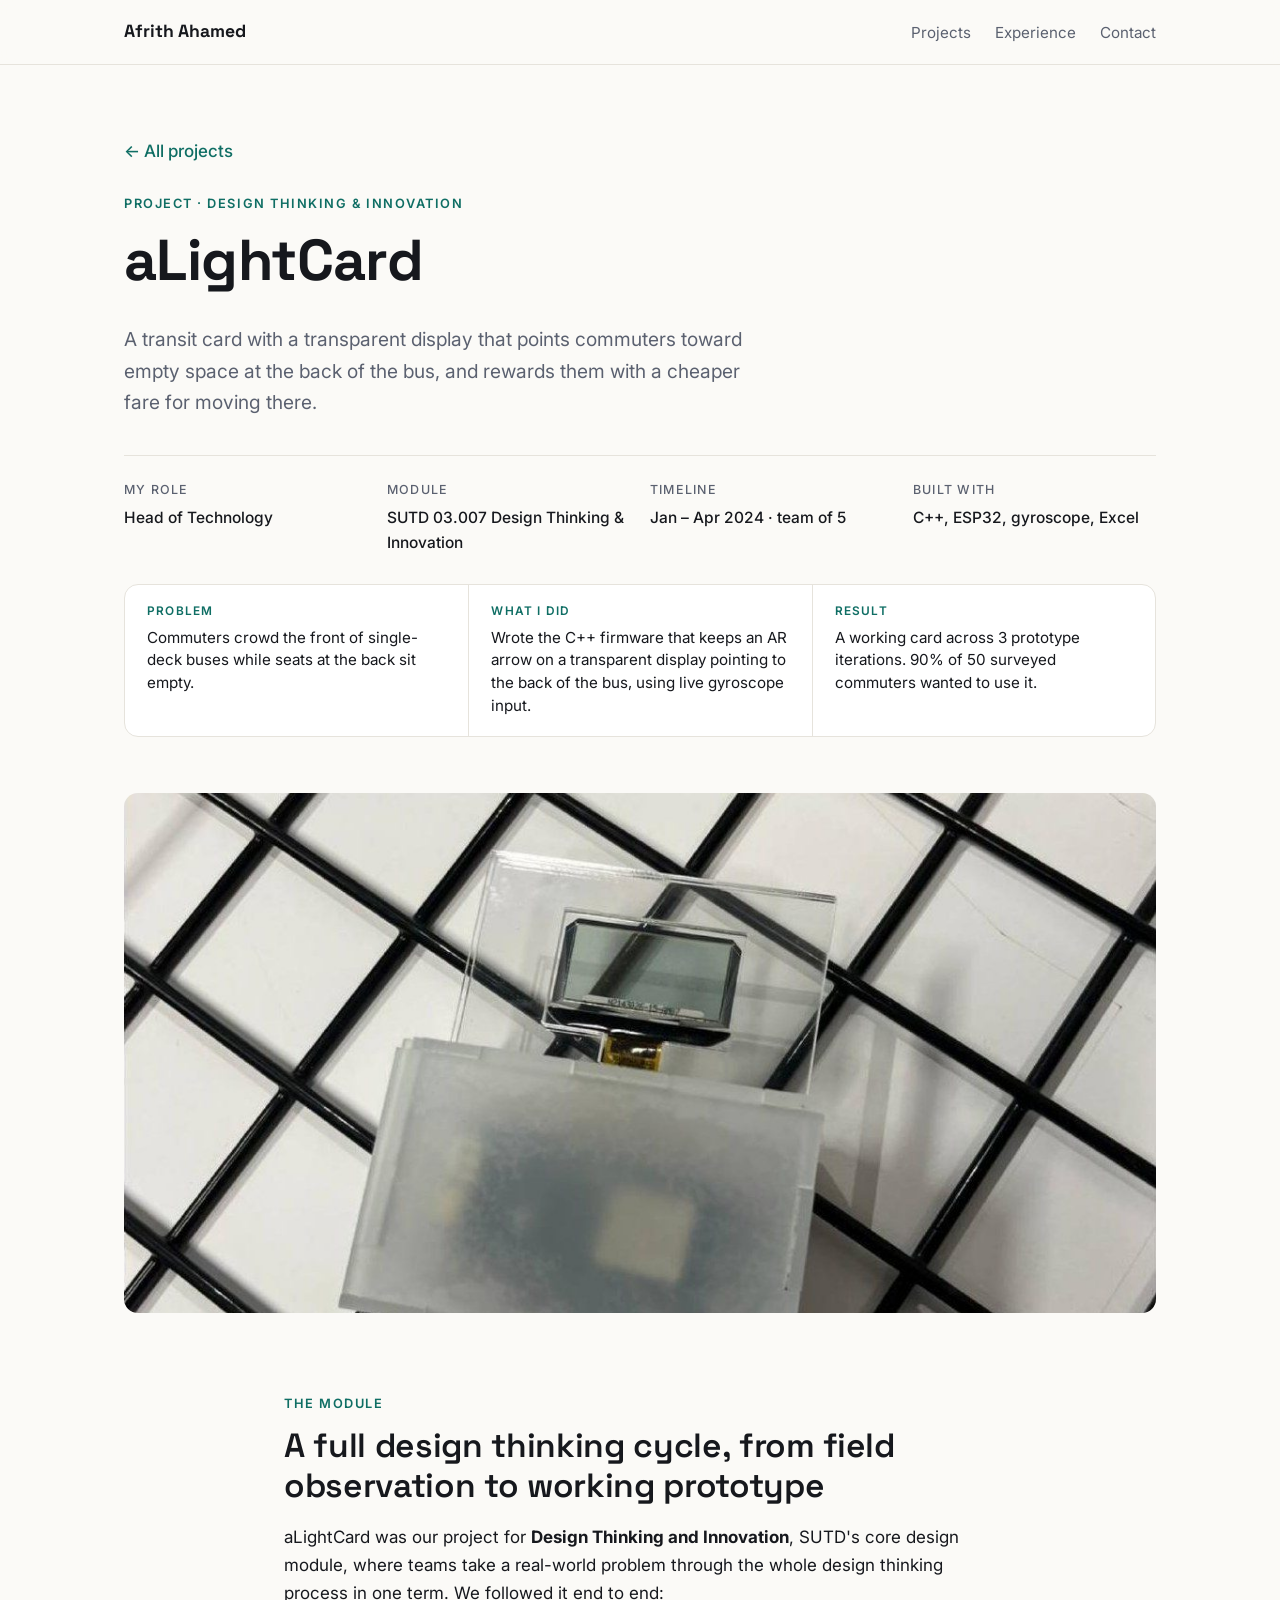
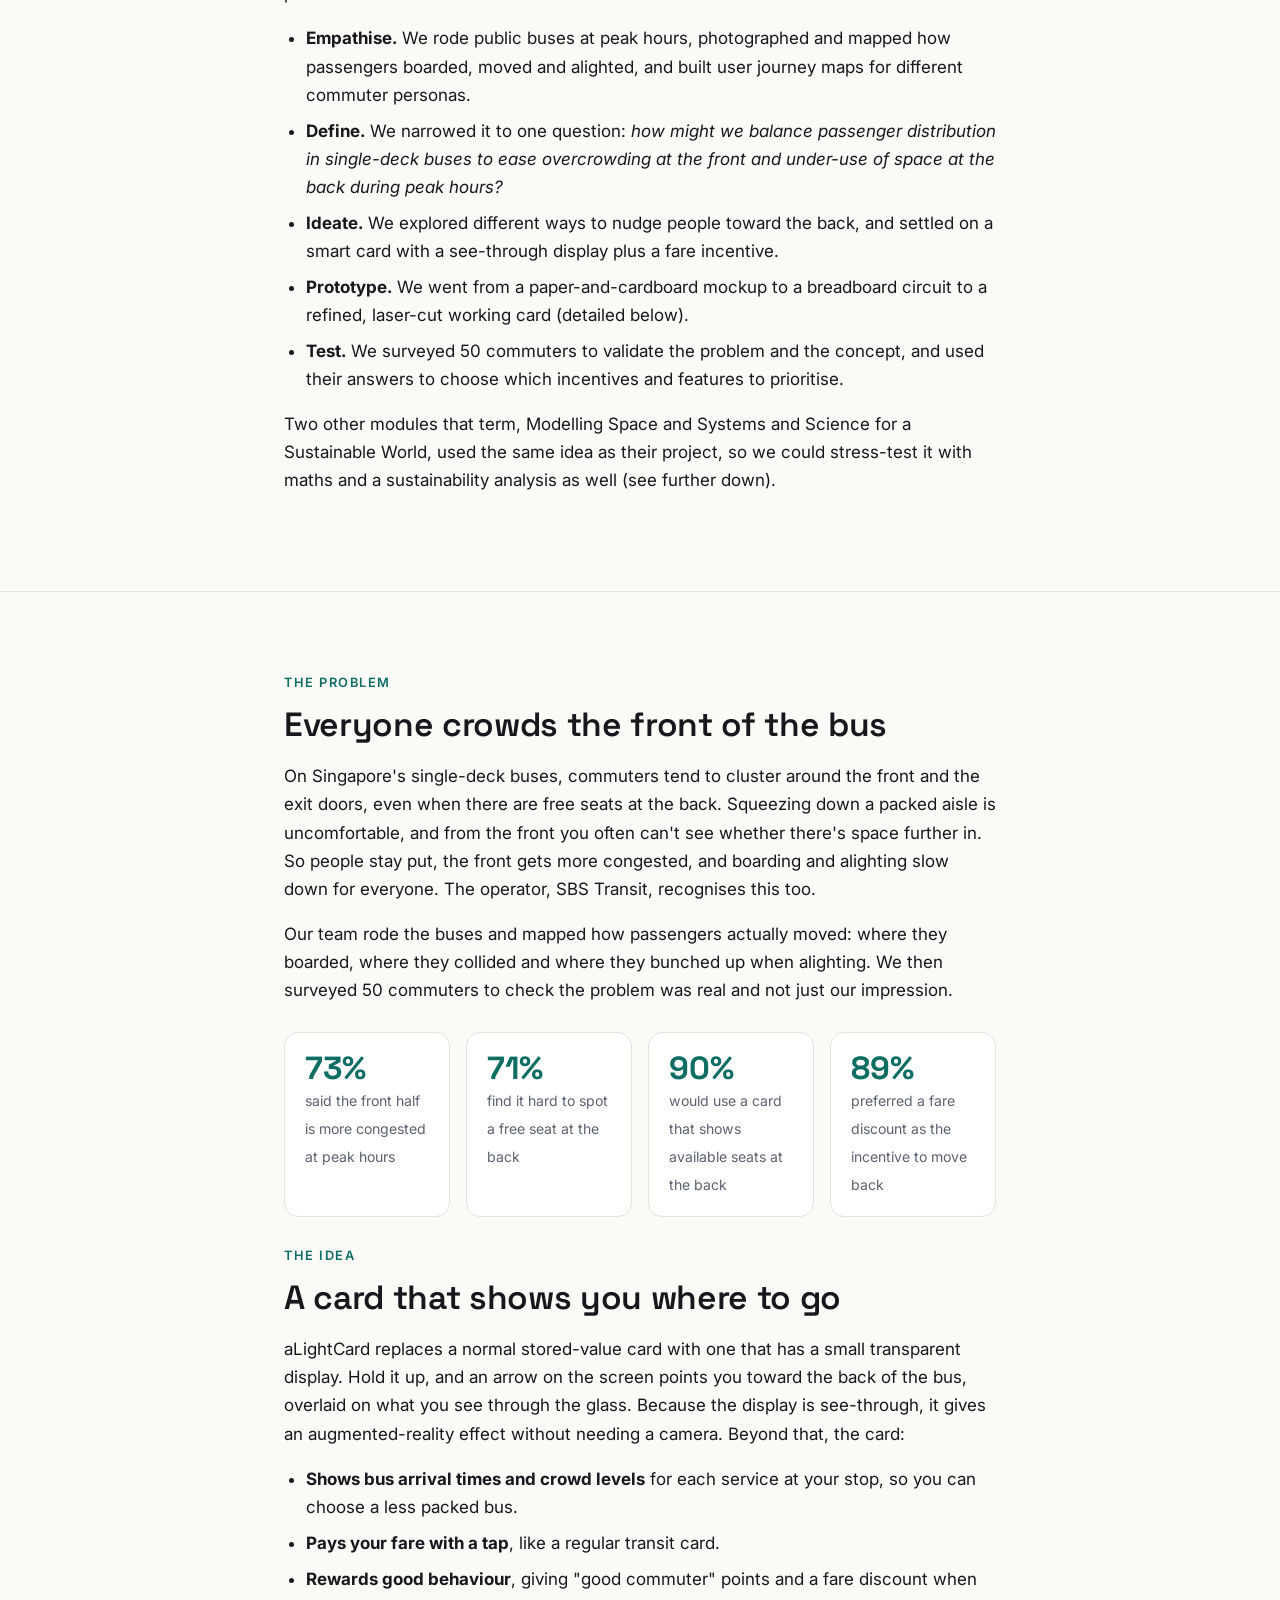
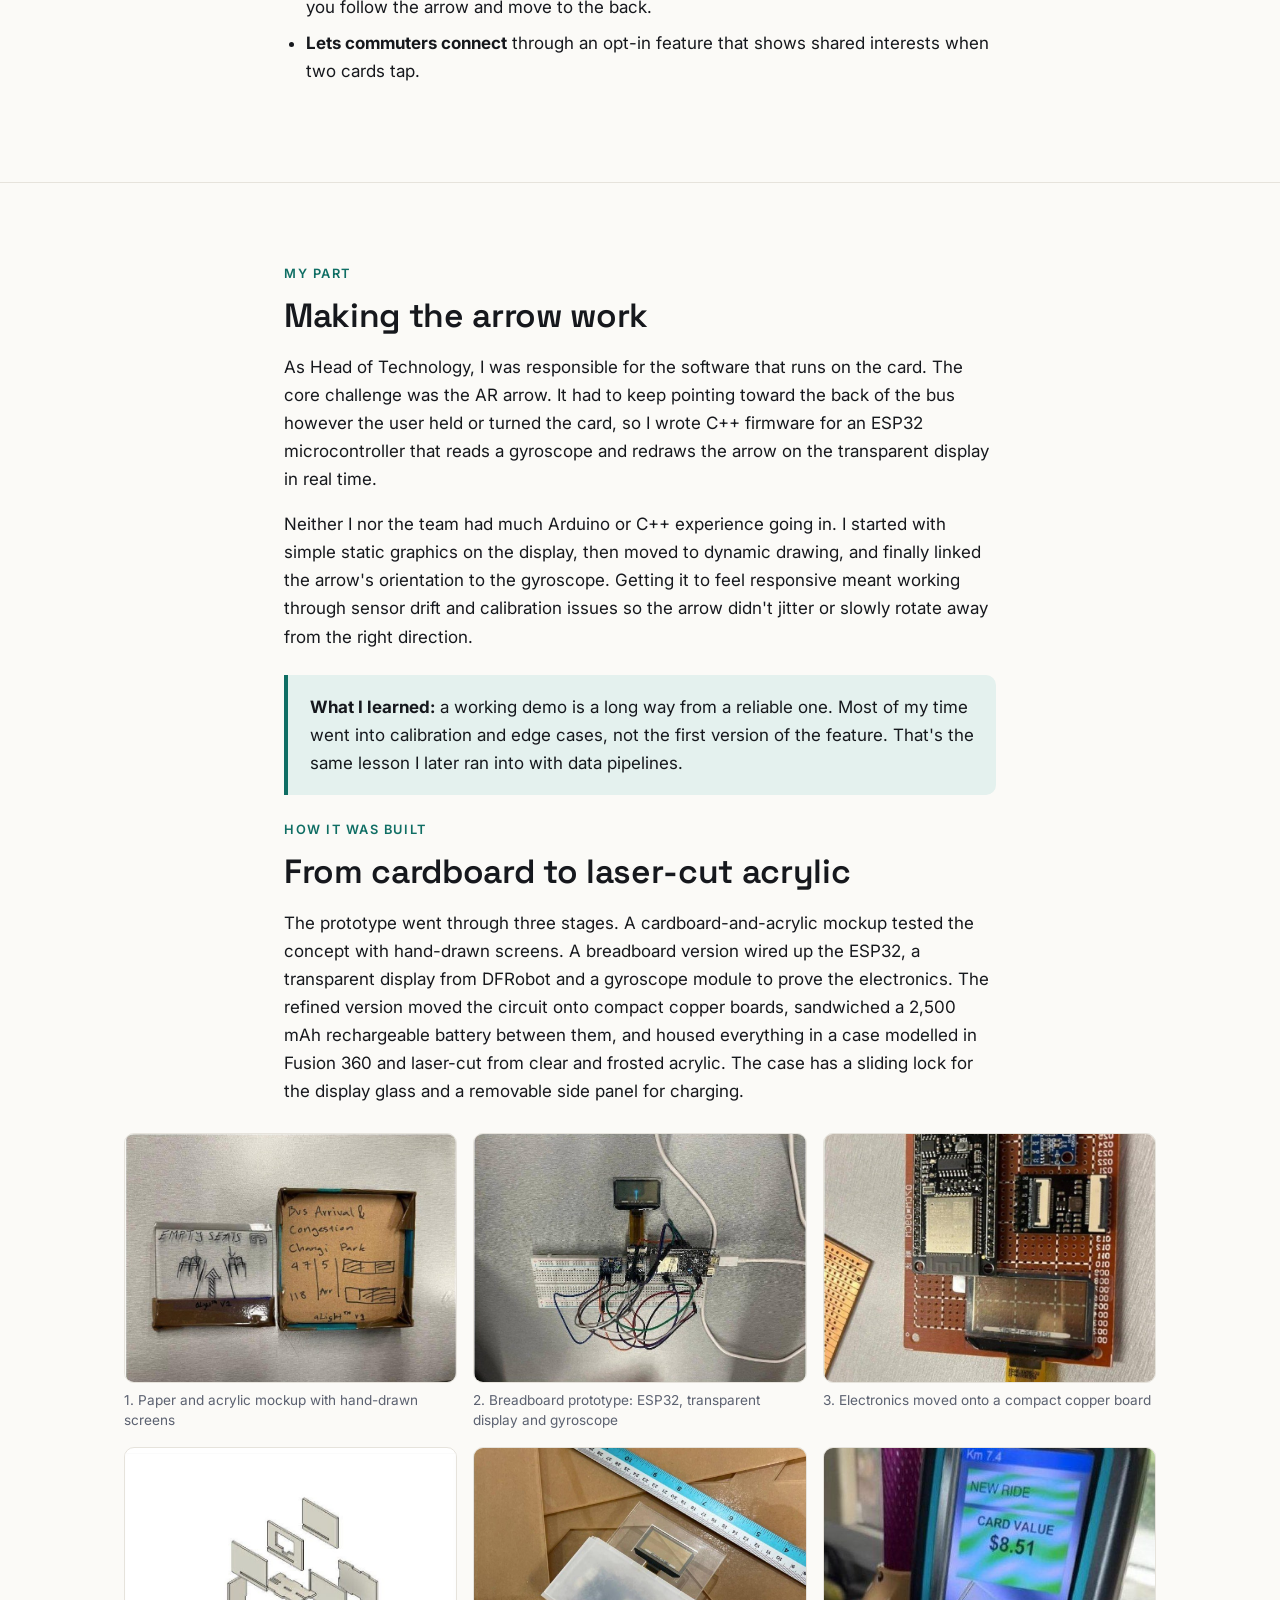
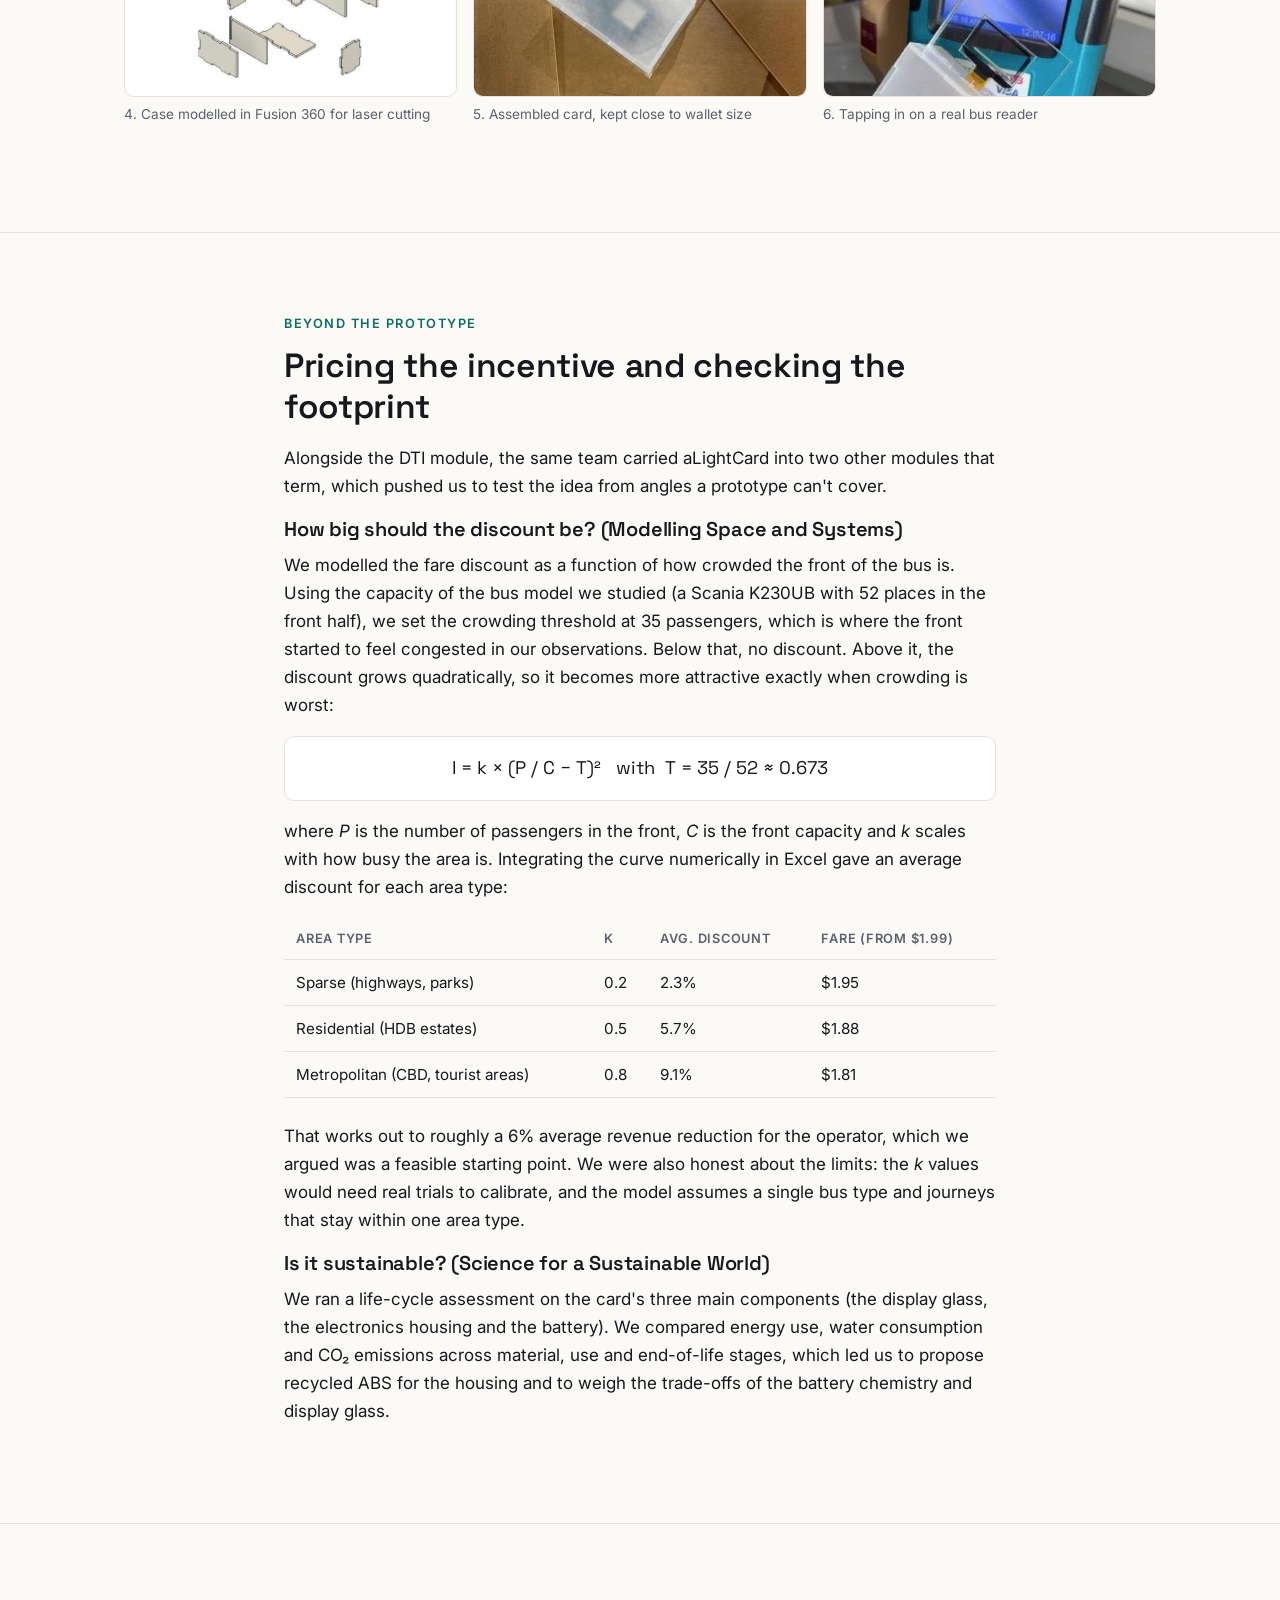
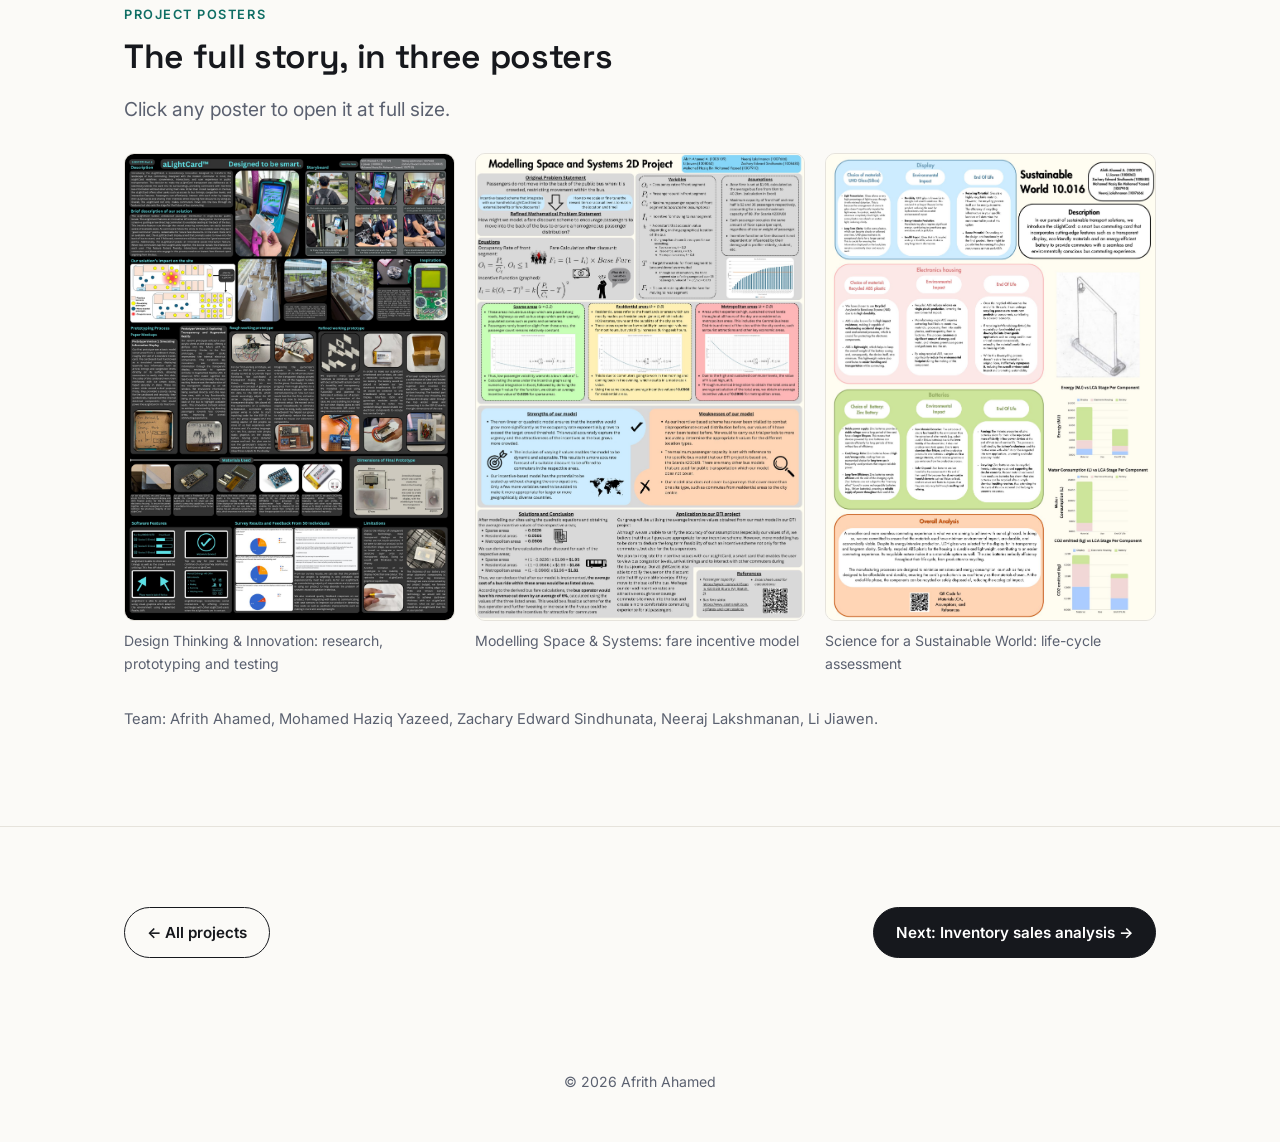
==== commit fdc0d446: "Add files via upload" ====
--- a/projects/alightcard.html
+++ b/projects/alightcard.html
@@ -4,11 +4,11 @@
   <meta charset="UTF-8">
   <meta name="viewport" content="width=device-width, initial-scale=1.0">
   <title>aLightCard | Afrith Ahamed</title>
-  <meta name="description" content="Case study: aLightCard, a transparent smart transit card prototype that uses an AR arrow to balance passenger crowding on buses.">
+  <meta name="description" content="Project: aLightCard, a transparent smart transit card prototype that uses an AR arrow to balance passenger crowding on buses.">
   <link rel="preconnect" href="https://fonts.googleapis.com">
   <link rel="preconnect" href="https://fonts.gstatic.com" crossorigin>
   <link href="https://fonts.googleapis.com/css2?family=Inter:wght@400;500;600;700&family=Space+Grotesk:wght@500;600;700&display=swap" rel="stylesheet">
-  <link rel="stylesheet" href="../css/style.css?v=3">
+  <link rel="stylesheet" href="../css/style.css?v=4">
 </head>
 <body>
 
@@ -26,7 +26,7 @@
 <header class="case-hero">
   <div class="wrap">
     <a class="back" href="../index.html#projects">← All projects</a>
-    <span class="eyebrow">Case study · Design Thinking &amp; Innovation</span>
+    <span class="eyebrow">Project · Design Thinking &amp; Innovation</span>
     <h1>aLightCard</h1>
     <p class="lead">A transit card with a transparent display that points commuters toward empty space at the back of the bus, and rewards them with a cheaper fare for moving there.</p>
     <div class="facts">
--- a/css/style.css
+++ b/css/style.css
@@ -225,3 +225,21 @@
 .skill-box .tags li { background: #f1efea; color: var(--ink); }
 
 @media (max-width: 640px) { .nav ul { gap: 18px; } .nav ul a { font-size: .9rem; } }
+
+/* ----- v4: charts inside case studies ----- */
+.chart-fig { margin: 28px 0; background: var(--surface); border: 1px solid var(--line); border-radius: var(--radius); padding: 22px 24px 18px; }
+.chart-fig > img { width: 100%; border-radius: 8px; }
+.chart-fig figcaption { margin-top: 10px; }
+.hc-track { position: relative; }
+.hc-track.full { background: #f1efea; border-radius: 0 4px 4px 0; }
+.hc-row.util { grid-template-columns: 112px 1fr 52px; }
+.hc-row.wide { grid-template-columns: 112px 1fr 76px; }
+.hc-val small { display: block; font-size: .72rem; font-weight: 500; color: var(--muted); }
+.hc-avg { position: absolute; top: -4px; bottom: -4px; width: 3px; margin-left: -1.5px; background: var(--ink); border-radius: 2px; box-shadow: 0 0 0 2px var(--surface); }
+.hc-legend { display: flex; flex-wrap: wrap; gap: 18px; font-size: .82rem; color: var(--muted); margin: -8px 0 12px; }
+.hc-legend span { display: inline-flex; align-items: center; gap: 7px; }
+.lg-bar { width: 14px; height: 10px; background: #00897b; border-radius: 2px; display: inline-block; }
+.lg-avg { width: 3px; height: 14px; background: var(--ink); border-radius: 2px; display: inline-block; }
+.hc-table { margin-top: 14px; font-size: .9rem; }
+.hc-table summary { cursor: pointer; color: var(--accent); font-weight: 500; }
+@media (max-width: 420px) { .chart-fig { padding: 18px 14px 14px; } .hc-row.util, .hc-row.wide { grid-template-columns: 84px 1fr 62px; } }
